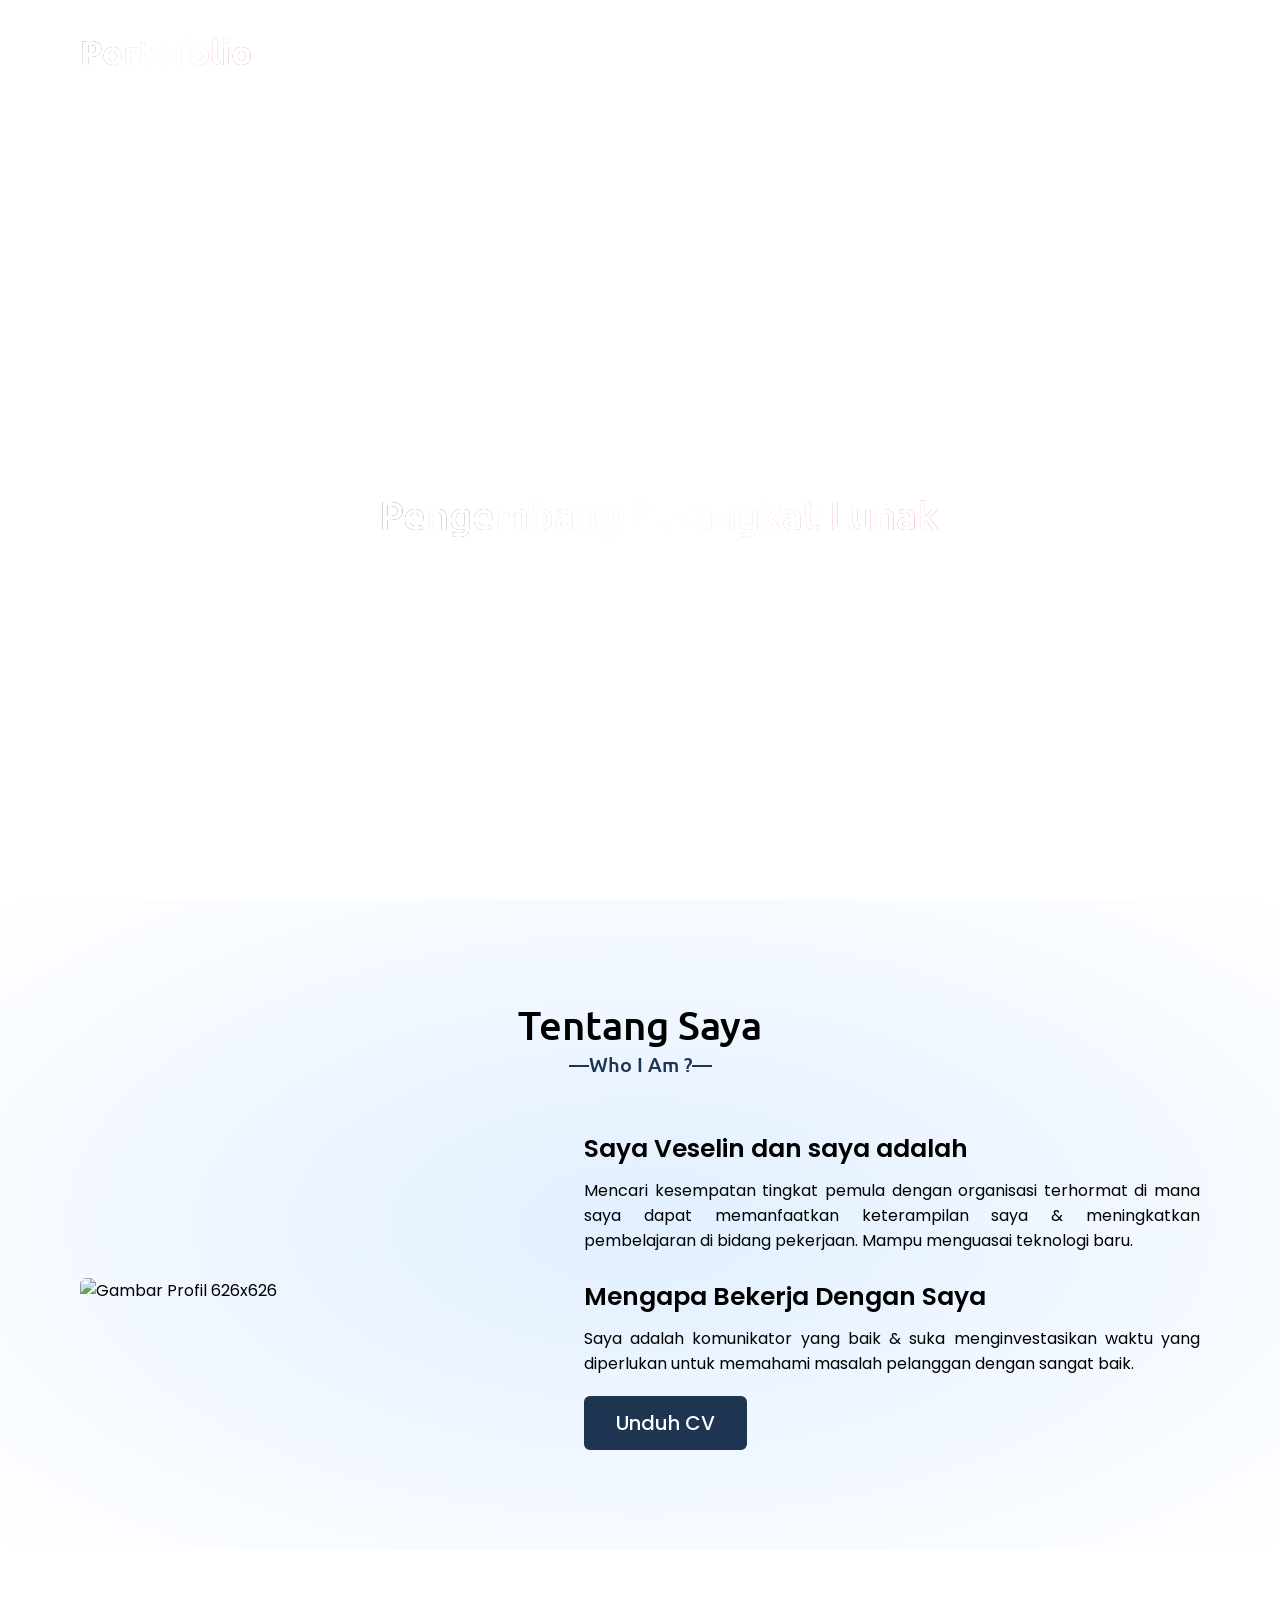
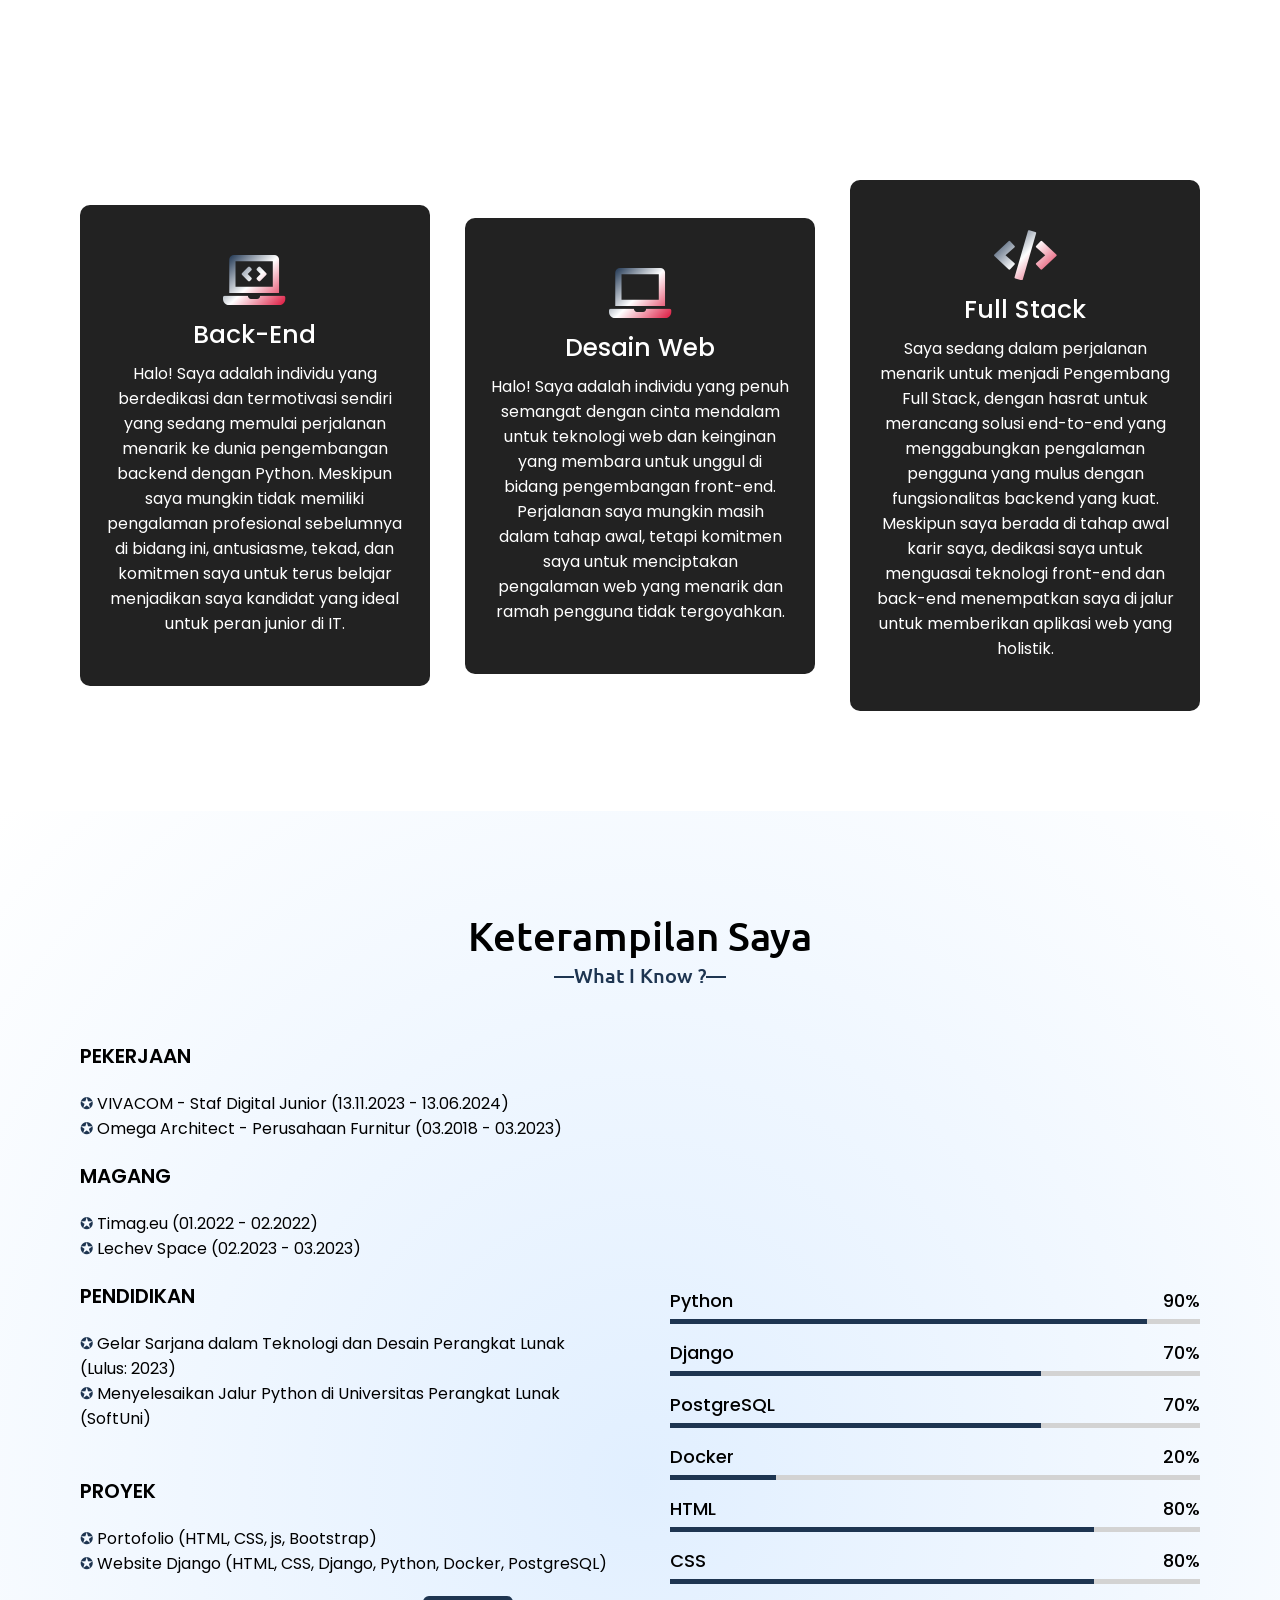
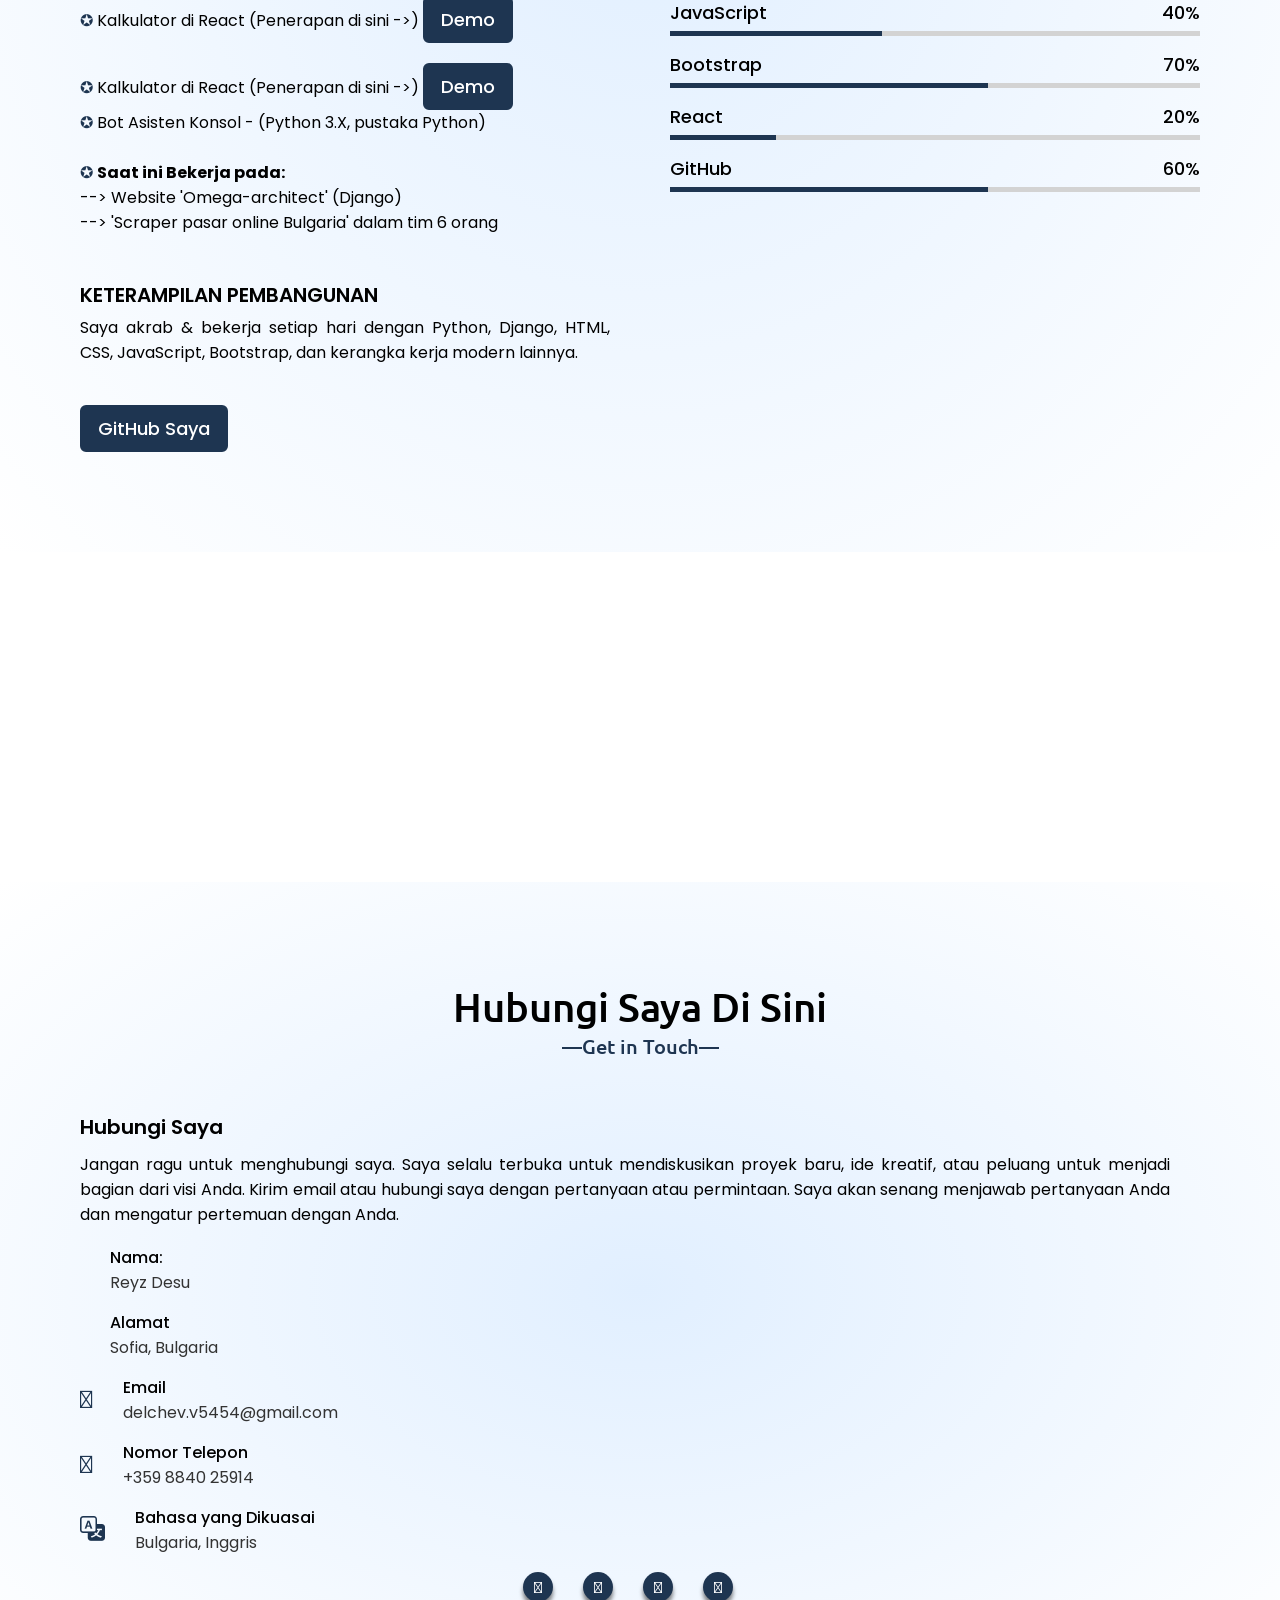
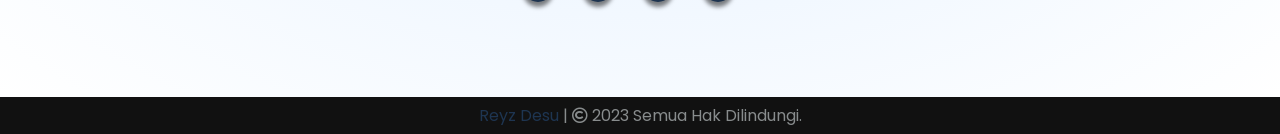
==== index.html @ cef50c52 "Add files via upload" ====
<!DOCTYPE html>
<html lang="id">
  <head>
    <title>Reyz Desu</title>
    <meta charset="UTF-8" />
    <meta name="viewport" content="width=device-width" />
    <link rel="shortcut icon" href="img/cv.ico">
    <link rel='stylesheet' href='https://cdnjs.cloudflare.com/ajax/libs/font-awesome/5.15.3/css/all.min.css'>
    <link rel='stylesheet' href='https://cdn.jsdelivr.net/npm/bootstrap-icons@1.8.2/font/bootstrap-icons.css'>
    <link rel='stylesheet' href='https://fonts.googleapis.com/css2?family=Comfortaa:wght@300;400;500;600;700&family=Poppins:wght@100;300;400;500;600;700;800;900&family=Ubuntu:wght@300;400;500;700&display=swap"rel="stylesheet'>
    <link rel='stylesheet' href='https://cdnjs.cloudflare.com/ajax/libs/OwlCarousel2/2.3.4/assets/owl.carousel.min.css'>
    <link rel="stylesheet" href="styles.css" />
  </head>
  <body>
      <div class="scroll-up-btn">
        <i class="fas fa-angle-up"></i>
      </div>
      <!--- Header Section --->
      <nav class="navbar">
        <div class="max-width">
          <div class="logo"><a href="#"><span>Portofolio</span></a></div>
          <ul class="menu">
            <li><a href="#home" class="menu-btn"><strong>Beranda</strong></a></li>
            <li><a href="#about" class="menu-btn"><strong>Tentang saya</strong></a></li>
            <li><a href="#services" class="menu-btn"><strong>Layanan</strong></a></li>
            <li><a href="#skills" class="menu-btn"><strong>Keterampilan</strong></a></li>
            <li><a href="#projects" class="menu-btn"><strong>Proyek</strong></a></li>
            <li><a href="#contact" class="menu-btn"><strong>Kontak</strong></a></li>
          </ul>
          <div class="menu-btn">
            <i class="fas fa-bars"></i>
          </div>
        </div>
      </nav>

      <!--- Home Section --->
      <section class="home" id="home">
        <div class="max-width">
          <div class="home-content">
            <div class="text-1">Halo, Ini adalah</div>
            <div class="text-2">Reyz Desu</div>
            <div class="text-3">Dan saya adalah <span class="typing">Pengembang Perangkat Lunak</span></div>
            <!-- <a href="#">Sewa saya sekarang</a> -->
          </div>
        </div>
      </section>

      <!--  About  -->
      <section class="about" id="about">
        <div class="max-width">
          <h2 class="title">Tentang Saya</h2>
          <div class="about-content">
            <div class="column left">
              <img src="img/profile.jpg" alt="Gambar Profil 626x626">
            </div>
            <div class="column right">
              <div class="text">Saya Veselin dan saya adalah <span class="typing-2"></span></div>
              <p>Mencari kesempatan tingkat pemula dengan organisasi terhormat di mana saya dapat memanfaatkan keterampilan saya & meningkatkan pembelajaran di bidang pekerjaan. Mampu menguasai teknologi baru.</p>
              <br>
              <div class="text">Mengapa Bekerja Dengan Saya</div>
              <p>Saya adalah komunikator yang baik & suka menginvestasikan waktu yang diperlukan untuk memahami masalah pelanggan dengan sangat baik.</p>

              <a href="img/CV.pdf" target="blank" download>Unduh CV</a>
            </div>
          </div>
        </div>
      </section>

      <!-- Services -->
      <section class="services" id="services">
        <div class="max-width">
          <h2 class="title">Layanan Saya</h2>
          <div class="serv-content">
            <div class="card">
              <div class="box">
                <i class="fas fa-laptop-code"></i>
                <div class="text">Back-End</div>
                <p>Halo! Saya adalah individu yang berdedikasi dan termotivasi sendiri yang sedang memulai perjalanan menarik ke dunia pengembangan backend dengan Python. Meskipun saya mungkin tidak memiliki pengalaman profesional sebelumnya di bidang ini, antusiasme, tekad, dan komitmen saya untuk terus belajar menjadikan saya kandidat yang ideal untuk peran junior di IT.</p>
              </div>
            </div>
            <div class="card">
              <div class="box">
                <i class="fas fa-laptop"></i>
                <div class="text">Desain Web</div>
                <p>Halo! Saya adalah individu yang penuh semangat dengan cinta mendalam untuk teknologi web dan keinginan yang membara untuk unggul di bidang pengembangan front-end. Perjalanan saya mungkin masih dalam tahap awal, tetapi komitmen saya untuk menciptakan pengalaman web yang menarik dan ramah pengguna tidak tergoyahkan.</p>
              </div>
            </div>
            <div class="card">
              <div class="box">
                <i class="fas fa-code"></i>
                <div class="text">Full Stack</div>
                <p>Saya sedang dalam perjalanan menarik untuk menjadi Pengembang Full Stack, dengan hasrat untuk merancang solusi end-to-end yang menggabungkan pengalaman pengguna yang mulus dengan fungsionalitas backend yang kuat. Meskipun saya berada di tahap awal karir saya, dedikasi saya untuk menguasai teknologi front-end dan back-end menempatkan saya di jalur untuk memberikan aplikasi web yang holistik.</p>
              </div>
            </div>
          </div>
        </div>
      </section>

      <!-- Skills -->
      <section class="skills" id="skills">
        <div class="max-width">
          <h2 class="title">Keterampilan Saya</h2>
          <div class="skills-content">
            <div class="column left">
              <div class="text">PEKERJAAN</div>
                <p>
                  <li class="intern">VIVACOM - Staf Digital Junior
                    (13.11.2023 - 13.06.2024)
                  </li>
                  <li class="intern">Omega Architect - Perusahaan Furnitur (03.2018 - 03.2023)
                  </li>
                </p>

              <div class="text">MAGANG</div>
                <p>
                  <li class="intern">Timag.eu (01.2022 - 02.2022)</li>
                  <li class="intern">Lechev Space (02.2023 - 03.2023)</li>
                </p>

              <div class="text">PENDIDIKAN</div>
                <p>
                  <li class="intern">Gelar Sarjana dalam Teknologi dan Desain Perangkat Lunak (Lulus: 2023)</li>
                  <li class="intern">Menyelesaikan Jalur Python di Universitas Perangkat Lunak (SoftUni)</li>
                </p>

              <br>
              <div class="text">PROYEK</div>

              <p>
                <li class="project">Portofolio (HTML, CSS, js, Bootstrap)</li>
                <li class="project">Website Django (HTML, CSS, Django, Python, Docker, PostgreSQL)</li>
                <li class="project">Kalkulator di React (Penerapan di sini ->) <a href="https://delchevv.github.io/calculator-app/">Demo</a></li>
                <li class="project">Kalkulator di React (Penerapan di sini ->) <a href="https://delchevv.github.io/Weather-App/">Demo</a></li>
                <li class="project">Bot Asisten Konsol - (Python 3.X, pustaka Python)</li>
                <br>
                <li class="project"><b>Saat ini Bekerja pada:</b></li>
                <span>    --> Website 'Omega-architect' (Django)</span>
                <br>
                <span>    --> 'Scraper pasar online Bulgaria' dalam tim 6 orang</span>
              </p>

              <br>
              <div class="text">KETERAMPILAN PEMBANGUNAN</div>
              <p>
                Saya akrab & bekerja setiap hari dengan Python, Django, HTML, CSS, JavaScript, Bootstrap, dan kerangka kerja modern lainnya.
              </p>
              <a href="https://github.com/DelchevV" target="_blank">GitHub Saya</a>
            </div>
            <div class="column right">
              <div class="bars">
                <div class="info">
                  <span>Python</span>
                  <span>90%</span>
                </div>
                <div class="line python"></div>
              </div>
              <div class="bars">
                <div class="info">
                  <span>Django</span>
                  <span>70%</span>
                </div>
                <div class="line django"></div>
              </div>
              <div class="bars">
                <div class="info">
                  <span>PostgreSQL</span>
                  <span>70%</span>
                </div>
                <div class="line postgre"></div>
              </div>
              <div class="bars">
                <div class="info">
                  <span>Docker</span>
                  <span>20%</span>
                </div>
                <div class="line docker"></div>
              </div>
              <div class="bars">
                <div class="info">
                  <span>HTML</span>
                  <span>80%</span>
                </div>
                <div class="line html"></div>
              </div>
              <div class="bars">
                <div class="info">
                  <span>CSS</span>
                  <span>80%</span>
                </div>
                <div class="line css"></div>
              </div>
              <div class="bars">
                <div class="info">
                  <span>JavaScript</span>
                  <span>40%</span>
                </div>
                <div class="line js"></div>
              </div>
              <div class="bars">
                <div class="info">
                  <span>Bootstrap</span>
                  <span>70%</span>
                </div>
                <div class="line bootstraps"></div>
              </div>
              <div class="bars">
                <div class="info">
                  <span>React</span>
                  <span>20%</span>
                </div>
                <div class="line react"></div>
              </div>
              <div class="bars">
                <div class="info">
                  <span>GitHub</span>
                  <span>60%</span>
                </div>
                <div class="line git"></div>
              </div>
            </div>
          </div>
        </div>
      </section>

      <!-- Projects -->
      <section class="projects" id="projects">
        <div class="max-width">
          <h2 class="title">Proyek Saya</h2>
          <div class="carousel owl-carousel">
            <div class="card">
              <div class="box">
                <img src="https://images.unsplash.com/photo-1534794048419-48e110dca88e?q=80&w=1952&auto=format&fit=crop&ixlib=rb-4.0.3&ixid=M3wxMjA3fDB8MHxwaG90by1wYWdlfHx8fGVufDB8fHx8fA%3D%3D" alt="">
                <div class="text">Aplikasi Cuaca</div>
                <p>#Detail Proyek: - Membuat aplikasi yang terhubung ke API dan memberikan detail tentang cuaca</p>
              </div>
            </div>
            <div class="card">
              <div class="box">
                <img src="https://plus.unsplash.com/premium_photo-1678917651818-7afcd7b348b6?q=80&w=2070&auto=format&fit=crop&ixlib=rb-4.0.3&ixid=M3wxMjA3fDB8MHxwaG90by1wYWdlfHx8fGVufDB8fHx8fA%3D%3D" alt="">
                <div class="text">Portofolio</div>
                <p>#Detail Proyek: - Membuat situs sederhana untuk menunjukkan kualifikasi dan keterampilan saya</p>
              </div>
            </div>
            <div class="card">
              <div class="box">
                <img src="https://images.unsplash.com/photo-1546069901-ba9599a7e63c?q=80&w=2080&auto=format&fit=crop&ixlib=rb-4.0.3&ixid=M3wxMjA3fDB8MHxwaG90by1wYWdlfHx8fGVufDB8fHx8fA%3D%3D" alt="">
                <div class="text">Dunia Makanan</div>
                <p>#Detail Proyek: Proyek Django yang memberikan situs tentang resep, buku, koki. Autentikasi, CRUD, Peran Pengguna</p>
              </div>
            </div>
            <div class="card">
              <div class="box">
                <img src="https://images.unsplash.com/photo-1485827404703-89b55fcc595e?q=80&w=2070&auto=format&fit=crop&ixlib=rb-4.0.3&ixid=M3wxMjA3fDB8MHxwaG90by1wYWdlfHx8fGVufDB8fHx8fA%3D%3D" alt="">
                <div class="text">Asisten Virtual</div>
                <p>#Detail Proyek: Aplikasi Konsol Python yang dapat Anda gunakan untuk mendapatkan lelucon, meminta cuaca, atau hanya meminta untuk memutar lagu di YouTube di tab baru, dan lain-lain.</p>
              </div>
            </div>
          </div>
        </div>
      </section>

      <!-- Contact -->
      <section class="contact" id="contact">
        <div class="max-width">
          <h2 class="title">Hubungi Saya Di Sini</h2>
          <div class="contact-content">
            <div class="column left">
              <div class="text">Hubungi Saya</div>
              <p>Jangan ragu untuk menghubungi saya. Saya selalu terbuka untuk mendiskusikan proyek baru, ide kreatif, atau peluang untuk menjadi bagian dari visi Anda. Kirim email atau hubungi saya dengan pertanyaan atau permintaan. Saya akan senang menjawab pertanyaan Anda dan mengatur pertemuan dengan Anda.</p>
              <div class="icons">

                <a href="#">
                  <div class="row">
                    <i class="fa-solid fa-user-large"></i>
                    <div class="info">
                      <div class="head">Nama:</div>
                      <div class="sub-title"><a href="#" style="text-decoration: none; color: #333;"> Reyz Desu</a></div>
                    </div>
                  </div>
                </a>

                <div class="row">
                  <i class="fa-solid fa-location-dot"></i>
                  <div class="info">
                    <div class="head">Alamat</div>
                    <div class="sub-title">Sofia, Bulgaria</div>
                  </div>
                </div>

                <div class="row">
                  <i class="fa-solid fa-envelope"></i>
                  <div class="info">
                    <div class="head">Email</div>
                    <div class="sub-title"><a href="mailto:#" style="text-decoration: none; color: #333;">delchev.v5454@gmail.com</a></div>
                  </div>
                </div>

                <div class="row">
                    <i class="fa-solid fa-phone"></i>
                    <div class="info">
                      <div class="head">Nomor Telepon</div>
                      <div class="sub-title">+359 8840 25914</div>
                    </div>
                  </div>

                <div class="row">
                  <i class="bi bi-translate"></i>
                  <div class="info">
                    <div class="head">Bahasa yang Dikuasai</div>
                    <div class="sub-title">Bulgaria, Inggris</div>
                  </div>
                </div>

                <br>

                <!-- Social -->
                <div class="social-menu">
                  <ul>
                    <li><a href="https://github.com/reyzdesu" target="_blank"><i class="fa-brands fa-github"></i></a></li>
                    <li><a href="https://www.linkedin.com/in/veselin-delchev-09513a232/" target="_blank"><i class="fa-brands fa-linkedin-in"></i></a></li>
                    <li><a href="https://www.instagram.com/delchev.v/" target="_blank"><i class="fa-brands fa-instagram"></i></a></li>
                    
                    <li><a href="https://softuni.bg/" title="Dapatkan Pendidikan Bersama Kami" target="_blank"><i class="fa-solid fa-graduation-cap"></i></a></li>
                  </ul>
                </div>
              </div>
            </div>

            <!-- Reach me!-->
            
          </div>
        </div>
      </section>

      <!-- Footer -->
      <footer>
        <span>
          <a href="#"> Reyz Desu</a> | <span class="far fa-copyright"></span> 2023 Semua Hak Dilindungi.
        </span>
      </footer>
      <script src='https://kit.fontawesome.com/3b57a2a2a7.js'></script>
      <script src='https://code.jquery.com/jquery-3.5.1.min.js'></script>
      <script src='https://cdnjs.cloudflare.com/ajax/libs/typed.js/2.0.11/typed.min.js'></script>
      <script src='https://cdnjs.cloudflare.com/ajax/libs/waypoints/4.0.1/jquery.waypoints.min.js'></script>
      <script src='https://cdnjs.cloudflare.com/ajax/libs/OwlCarousel2/2.3.4/owl.carousel.min.js'></script>
      <script src="script.js"></script>
  </body>
</html>
---- styles.css ----
* {
    margin: 0;
    padding: 0;
    box-sizing: border-box;
    text-decoration: none;
  }
  
  html {
    scroll-behavior: smooth;
  }
  
  ::-webkit-scrollbar {
    width: 6px;
  }
  
  ::-webkit-scrollbar-track {
    background: #f1f1f1;
  }
  
  .loader_bg {
    position: fixed;
    z-index: 9999999;
    background: #fff;
    width: 100%;
    height: 100%;
  }
  
  .loader {
    height: 100%;
    width: 100%;
    position: absolute;
    left: 0;
    top: 0;
    display: flex;
    justify-content: center;
    align-items: center;
  }
  
  .loader img {
    width: 280px;
  }
  
  ::-webkit-scrollbar-thumb {
    border-radius: 2px;
    
    background: #222;
    opacity: 0.1;
  }
  
  ::-webkit-scrollbar-thumb:hover {
    background: #1e3551;
  }
  
  /*  Simillar  */
  
  section {
    padding: 100px 0;
  }
  
  .max-width {
    max-width: 1300px;
    padding: 0 80px;
    margin: auto;
  }
  
  .about,
  .services,
  .skills,
  .projects,
  .contact,
  footer {
    font-family: "Poppins", sans-serif;
  }
  
  .about .about-content,
  .services .serv-content,
  .skills .skills-content,
  .contact .contact-content {
    display: flex;
    flex-wrap: wrap;
    align-items: center;
    justify-content: space-between;
  }
  
  section .title {
    position: relative;
    text-align: center;
    font-size: 40px;
    font-weight: 500;
    margin-bottom: 60px;
    padding-bottom: 20px;
    font-family: "Ubuntu", sans-serif;
  }
  
  section .title::before {
    content: "";
    position: absolute;
    bottom: 0px;
    left: 50%;
    width: 180px;
    height: 3px;
    transform: translateX(-50%);
  }
  
  section .title::after {
    position: absolute;
    bottom: -8px;
    left: 50%;
    font-size: 20px;
    color: #1e3551;
    padding: 0 5px;
    transform: translateX(-50%);
  }
  
  /*  Navbar  */
  .navbar {
    position: fixed;
    width: 100%;
    z-index: 999;
    padding: 30px 0;
    font-family: "Ubuntu", sans-serif;
    transition: all 0.3s ease;
  }
  
  .navbar.sticky {
    padding: 15px 0;
    background: #1e3551;
  }
  
  .navbar .max-width {
    display: flex;
    align-items: center;
    justify-content: space-between;
  }
  
  .navbar .logo a {
    color: #fff;
    font-size: 35px;
    font-weight: 600;
  }
  
  /*  Nav Logo Span Linear-Gradient  */
  .navbar .logo a span {
    background: linear-gradient(135deg, #041d3d, #fff, crimson);
    -webkit-background-clip: text;
    
    transition: all 0.3s ease;
  }
  
  .navbar.sticky .logo a span {
    color: #fff;
  }
  
  .navbar .menu li {
    list-style: none;
    display: inline-block;
  }
  
  .navbar .menu li a {
    display: block;
    color: #fff;
    font-size: 18px;
    font-weight: 500;
    margin-left: 25px;
    transition: color 0.3s ease;
  }
  
  .navbar .menu li a:hover {
    color: #1e3551;
  }
  
  .navbar.sticky .menu li a:hover {
    color: #fff;
  }
  
  /*  Menu Btn  */
  .menu-btn {
    color: #fff;
    font-size: 23px;
    cursor: pointer;
    display: none;
  }
  
  .scroll-up-btn {
    position: fixed;
    height: 45px;
    width: 42px;
    background: #1e3551;
    right: 30px;
    bottom: 10px;
    text-align: center;
    line-height: 45px;
    color: #fff;
    z-index: 9999;
    font-size: 30px;
    border-radius: 6px;
    border-bottom-width: 2px;
    cursor: pointer;
    opacity: 0;
    pointer-events: none;
    transition: all 0.3s ease;
  }
  
  .scroll-up-btn.show {
    bottom: 30px;
    opacity: 1;
    pointer-events: auto;
  }
  
  .scroll-up-btn:hover {
    filter: brightness(90%);
  }
  
  /*  Home  */
  .home {
    display: flex;
    background: url("https://images.unsplash.com/photo-1533134486753-c833f0ed4866?q=80&w=2070&auto=format&fit=crop&ixlib=rb-4.0.3&ixid=M3wxMjA3fDB8MHxwaG90by1wYWdlfHx8fGVufDB8fHx8fA%3D%3D") no-repeat
      center;
    height: 100vh;
    color: #fff;
    min-height: 500px;
    background-size: cover;
    background-attachment: fixed;
    font-family: "Ubuntu", sans-serif;
  }
  
  .home .max-width {
    width: 100%;
    display: flex;
  }
  
  .home .max-width .row {
    margin-right: 0;
  }
  
  .home .home-content .text-1 {
    font-size: 27px;
  }
  
  .home .home-content .text-2 {
    font-size: 75px;
    font-weight: 600;
    margin-left: -3px;
  }
  
  .home .home-content .text-3 {
    font-size: 40px;
    margin: 5px 0;
  }
  
  /* Linear Gradient */
  .home .home-content .text-3 span {
    color: #fff;
    background: linear-gradient(135deg, #041d3d, #fff, crimson);
    -webkit-background-clip: text;
    
    font-weight: 500;
  }
  
  .home .home-content a {
    display: inline-block;
    background: #1e3551;
    color: #fff;
    font-size: 25px;
    padding: 12px 36px;
    margin-top: 20px;
    font-weight: 400;
    border-radius: 6px;
    border: 2px solid #1e3551;
    transition: all 0.3s ease;
  }
  
  .home .home-content a:hover {
    color: #1e3551;
    background: none;
    animation: pulsate 1s ease-in-out;
  }
  
  /*  About  */
  .about {
    background: radial-gradient(#e1efff, white);
  }
  .about .title::after {
    content: "—Who I Am ?—";
    text-overflow: ellipsis;
    display: -webkit-inline-box;
    -webkit-line-clamp: 3;
    -webkit-box-orient: vertical;
  }
  
  .about .about-content .left {
    width: 45%;
  }
  
  .about .about-content .left img {
    height: 400px;
    width: 400px;
    object-fit: cover;
    border-radius: 6px;
  }
  
  .about .about-content .right {
    width: 55%;
  }
  
  .about .about-content .right .text {
    font-size: 25px;
    font-weight: 600;
    margin-bottom: 10px;
  }
  
  /* Linear Gradiant */
  .about .about-content .right .text span {
    
    background: linear-gradient(135deg, #041d3d, #fff, crimson);
    -webkit-background-clip: text;
    
  }
  
  .about .about-content .right p {
    text-align: justify;
  }
  
  .about .about-content .right a {
    display: inline-block;
    background: #1e3551;
    color: #fff;
    font-size: 20px;
    font-weight: 500;
    padding: 10px 30px;
    margin-top: 20px;
    border-radius: 6px;
    border: 2px solid #1e3551;
    transition: all 0.3s ease;
  }
  
  .about .about-content .right a:hover {
    color: #1e3551;
    background: none;
    animation: pulsate 1s ease-in-out;
  }
  
  /*  Service  */
  .services{
    
  }
  .services,
  .projects {
    color: #fff;
    background: url("https://images.unsplash.com/photo-1533134486753-c833f0ed4866?q=80&w=2070&auto=format&fit=crop&ixlib=rb-4.0.3&ixid=M3wxMjA3fDB8MHxwaG90by1wYWdlfHx8fGVufDB8fHx8fA%3D%3D") no-repeat
      center;
  }
  
  
  
  .services .title::after,
  .projects .title::after {
    
    content: "What I Provide ?";
    color: white;
  }
  
  .services .serv-content .card {
    width: calc(33% - 20px);
    background: #222;
    text-align: center;
    border-radius: 10px;
    padding: 50px 25px;
    cursor: pointer;
    transition: all 0.3s ease;
  }
  
  .services .serv-content .card:hover {
    background: #1e3551;
  }
  
  .services .serv-content .card .box {
    transition: all 0.3s ease;
  }
  
  .services .serv-content .card:hover .box {
    transform: scale(1.05);
  }
  
  .services .serv-content .card i {
    font-size: 50px;
    color: #888e8d;
    background: linear-gradient(135deg, #041d3d, #fff, crimson);
    -webkit-background-clip: text;
    -webkit-text-fill-color: transparent;
    transition: color 0.3s ease;
  }
  
  .services .serv-content .card:hover i {
    color: #fff;
  }
  
  .services .serv-content .card .text {
    font-size: 25px;
    font-weight: 500;
    margin: 10px 0 7px 0;
  }
  
  /*  Skills  */
  .skills {
    background: radial-gradient(#e1efff, white);
  }
  .skills .title::after {
    content: "—What I Know ?—";
  }
  
  .skills .skills-content .column {
    width: calc(50% - 30px);
  }
  
  .skills .skills-content .left .text {
    font-size: 20px;
    font-weight: 600;
    margin-bottom: 5px;
  }
  
  .skills .skills-content .left p {
    text-align: justify;
    margin-bottom: 20px;
  }
  
  .skills .skills-content .left a {
    display: inline-block;
    background: #1e3551;
    color: #fff;
    font-size: 18px;
    font-weight: 500;
    padding: 8px 16px;
    margin-top: 20px;
    border-radius: 6px;
    border: 2px solid #1e3551;
    transition: all 0.3s ease;
  }
  
  .skills .skills-content .left a:hover {
    color: #1e3551;
    background: none;
    animation: pulsate 1s ease-in-out;
  }
  
  .intern,
  .project {
    list-style: none;
  }
  
  .intern::before,
  .project::before {
    content: "✪ ";
    color: #1e3551;
  }
  
  .skills .skills-content .right .bars {
    margin-bottom: 15px;
  }
  
  .skills .skills-content .right .info {
    display: flex;
    margin-bottom: 5px;
    align-items: center;
    justify-content: space-between;
  }
  
  .skills .skills-content .right span {
    font-weight: 500;
    font-size: 18px;
  }
  
  .skills .skills-content .right .line {
    height: 5px;
    width: 100%;
    background: lightgrey;
    position: relative;
  }
  
  .skills .skills-content .right .line::before {
    content: "";
    position: absolute;
    height: 100%;
    left: 0;
    top: 0;
    background: #1e3551;
  }
  
  .skills-content .right .python::before {
    width: 90%;
  }
  
  .skills-content .right .html::before {
    width: 80%;
  }
  
  .skills-content .right .css::before {
    width: 80%;
  }
  
  .skills-content .right .js::before {
    width: 40%;
  }
  
  .skills-content .right .bootstraps::before {
    width: 60%;
  }
  
  .skills-content .right .django::before {
    width: 70%;
  }

  .skills-content .right .react::before{
    width: 20%;
  }
  .skills-content .right .git::before{
    width: 60%;
  }
  .skills-content .right .postgre::before{
    width: 70%;
  }
  .skills-content .right .docker::before{
    width: 20%;
  }

  
  /*  Projects  */
  .projects .title::after {
    content: "What I did ?";
  }
  
  .projects .carousel .card {
    background: #222;
    border-radius: 6px;
    padding: 25px 35px;
    text-align: center;
    overflow: hidden;
    transition: all 0.3s ease;
  }
  
  .projects .carousel .card:hover {
    background: #1e3551;
  }
  
  .projects .carousel .card .box {
    display: flex;
    flex-direction: column;
    align-items: center;
    justify-content: center;
    transition: all 0.3s ease;
  }
  
  .projects .carousel .card:hover .box {
    transform: scale(1.05);
  }
  
  .projects .carousel .card .text {
    font-size: 25px;
    font-weight: 500;
    margin: 10px 0 7px 0;
  }
  
  .projects .carousel .card img {
    height: 150px;
    width: 150px;
    object-fit: cover;
    border-radius: 50%;
    border: 5px solid #888c8d;
    transition: all 0.3s ease;
  }
  
  .projects .carousel .card:hover img {
    border-color: #fff;
  }
  
  .owl-dots {
    text-align: center;
    margin-top: 20px;
  }
  
  .owl-dot {
    height: 13px;
    width: 13px;
    margin: 0 5px;
    outline: none !important;
    border-radius: 50%;
    border: 2px solid #888c8d !important;
    transition: all 0.3s ease;
  }
  
  .owl-dot.active {
    width: 35px;
    border-radius: 14px;
  }
  
  .owl-dot.active,
  .owl-dot:hover {
    background: #18365a !important;
  }
  
  /*  Contact  */
  .contact {
    background: radial-gradient(#e1efff, white);
  }
  
  .contact .title::after {
    content: "—Get in Touch—";
  }
  
  .contact .contact-content .column {
    width: calc(100% - 30px);
  }
  
  .contact .contact-content .text {
    font-size: 20px;
    font-weight: 600;
    margin-bottom: 10px;
  }
  
  .contact .contact-content .left p {
    text-align: justify;
  }
  
  .contact .contact-content .left .icons {
    margin: 10px 0;
  }
  
  .contact .contact-content .row {
    display: flex;
    height: 65px;
    align-items: center;
  }
  
  .contact .contact-content .row .info {
    margin-left: 30px;
  }
  
  .contact .contact-content .row i {
    font-size: 25px;
    color: #1e3551;
  }
  
  .contact .contact-content .info .head {
    font-weight: 500;
    color: #000;
  }
  
  .contact .contact-content .info .sub-title {
    color: #333;
  }
  
  .contact .right form .fields {
    display: flex;
  }
  
  .contact .right form .field,
  .contact .right form .fields .field {
    height: 45px;
    width: 100%;
    margin-bottom: 15px;
  }
  
  .contact .right form .textarea {
    height: 80px;
    width: 100%;
  }
  
  .contact .right form .name {
    margin-right: 10px;
  }
  
  .contact .right form .field input,
  .contact .right form .textarea textarea {
    height: 100%;
    width: 100%;
    border: 1px solid lightgrey;
    border-radius: 6px;
    outline: none;
    padding: 0 15px;
    font-size: 17px;
    font-family: "Poppins", sans-serif;
    transition: all 0.3s ease;
  }
  
  .contact .right form .field input:focus,
  .contact .right form .textarea textarea:focus {
    border-color: #b3b3b3;
  }
  
  .contact .right form .textarea textarea {
    padding-top: 10px;
    resize: none;
  }
  
  .contact .right form .button-area {
    display: flex;
    align-items: center;
  }
  
  .right form .button-area button {
    color: #fff;
    display: block;
    width: 160px !important;
    height: 45px;
    outline: none;
    font-size: 18px;
    font-weight: 500;
    border-radius: 6px;
    cursor: pointer;
    flex-wrap: nowrap;
    background: #1e3551;
    border: 2px solid #1e3551;
    transition: all 0.3s ease;
  }
  
  .right form .button-area button:hover {
    color: #1e3551;
    background: none;
    animation: pulsate 1s ease-in-out;
  }
  
  /*  Social  */
  .col-4 {
    background: #d8d8d8;
  }
  
  .social-menu ul {
    position: absolute;
    left: 50%;
    padding: 0;
    margin: 0;
    transform: translate(-50%, -50%);
    display: flex;
  }
  
  .social-menu ul li {
    list-style: none;
    margin: 0 15px;
  }
  
  .social-menu ul li .fa {
    font-size: 30px;
    line-height: 60px;
    transition: 0.6s;
    color: #000;
  }
  
  .social-menu ul li .fa:hover {
    color: #fff;
  }
  
  .social-menu ul li a {
    left: px;
    right: 12px;
    padding-top: 3px;
    position: relative;
    display: block;
    width: 30px;
    height: 30px;
    border-radius: 50%;
    background-color: #1e3551;
    text-align: center;
    transition: 0.6s;
    box-shadow: 0 5px 4px rgba(0, 0, 0, 0.5);
  }
  
  .social-menu ul li a:hover {
    transform: translate(0, -10px);
  }
  
  .social-menu ul li:nth-child(1) a:hover {
    background-color: #131418;
  }
  
  .social-menu ul li:nth-child(2) a:hover {
    background-color: #0a66c2;
  }
  
  .social-menu ul li:nth-child(3) a:hover {
    background-color: #e4405f;
  }
  .social-menu ul li:nth-child(4) a:hover {
    background-color: #1da1f2;
  }
  
  .social-menu ul li:nth-child(5) a:hover {
    background-color: #e33054;
  }
  
  .social-menu ul li:nth-child(6) a:hover {
    background-color: #fc4f08;
  }
  
  .fa-brands {
    color: #fff;
  }
  
  .fa-solid {
    color: #fff;
  }
  
  /*  Footer  */
  footer {
    background: #111;
    padding: 6px 16px;
    color: #888c8d;
    text-align: center;
  }
  
  footer span a {
    color: #1e3551;
    text-decoration: none;
  }
  
  footer span a:hover {
    text-decoration: underline;
  }
  
  /*  Media Query  */
  @keyframes pulsate {
    0% {
      box-shadow: 0 0 25px #888e8d, 0 0 50px #1e3551;
    }
  }
  
  @media (max-width: 1104px) {
    .about .about-content .left img {
      height: 350px;
      width: 350px;
    }
    section .title::after {
      bottom: -8px;
      font-size: 16px;
    }
  }
  
  
  @media (max-width: 947px) {
    .menu-btn {
      display: block;
      z-index: 999;
    }
    .menu-btn i.active:before {
      content: "\f00d";
    }
    .navbar .menu {
      position: fixed;
      height: 100vh;
      width: 100%;
      left: -100%;
      top: 0;
      background: #111;
      text-align: center;
      padding-top: 80px;
      transition: all 0.3s ease;
    }
    .navbar .menu.active {
      left: 0;
    }
    .navbar .menu li {
      display: block;
    }
    .navbar .menu li a {
      display: inline-block;
      margin: 20px 0;
      font-size: 25px;
    }
    .home .home-content .text-2 {
      font-size: 70px;
    }
    .home .home-content .text-3 {
      font-size: 35px;
    }
    .home .home-content a {
      font-size: 23px;
      padding: 10px 30px;
    }
    .max-width {
      max-width: 930px;
    }
    .about .about-content .column {
      width: 100%;
    }
    .about .about-content .left {
      display: flex;
      justify-content: center;
      margin: 0 auto 60px;
    }
    .about .about-content .right {
      flex: 100%;
    }
    .services .serv-content .card {
      width: calc(50% - 10px);
      margin-bottom: 20px;
    }
    .skills .skills-content .column,
    .contact .contact-content .column {
      width: 100%;
      margin-bottom: 35px;
    }
  }
  
  @media (max-width: 690px) {
    .max-width {
      padding: 0 23px;
    }
    .home .home-content .text-2 {
      font-size: 60px;
    }
    .home .home-content .text-3 {
      font-size: 32px;
    }
    .home .home-content a {
      font-size: 20px;
    }
    .services .serv-content .card {
      width: 100%;
    }
    .social-menu ul{
      left: 300px;
    }
  }
  
  @media (max-width: 500px) {
    .home .home-content .text-2 {
      font-size: 50px;
    }
    .home .home-content .text-3 {
      font-size: 27px;
    }
    .about .about-content .right .text,
    .skills .skills-content .left .text {
      font-size: 19px;
    }
    .contact .right form .fields {
      flex-direction: column;
    }
    .contact .right form .name,
    .contact .right form .email {
      margin: 0;
    }
    .right form .error-box {
      width: 150px;
    }
    .scroll-up-btn {
      right: 15px;
      bottom: 15px;
      height: 38px;
      width: 35px;
      font-size: 23px;
      line-height: 38px;
    }
    .social-menu ul{
      left: 250px;
    }
  }
  @media(max-width:390px){
    
      .social-menu ul {
      left: 190px;
    } 
    footer span a{
      color: wheat;
    }
    section{
      padding: 20px 0;
    }
    .icons br{
      margin-top: 40px;
    }
  }
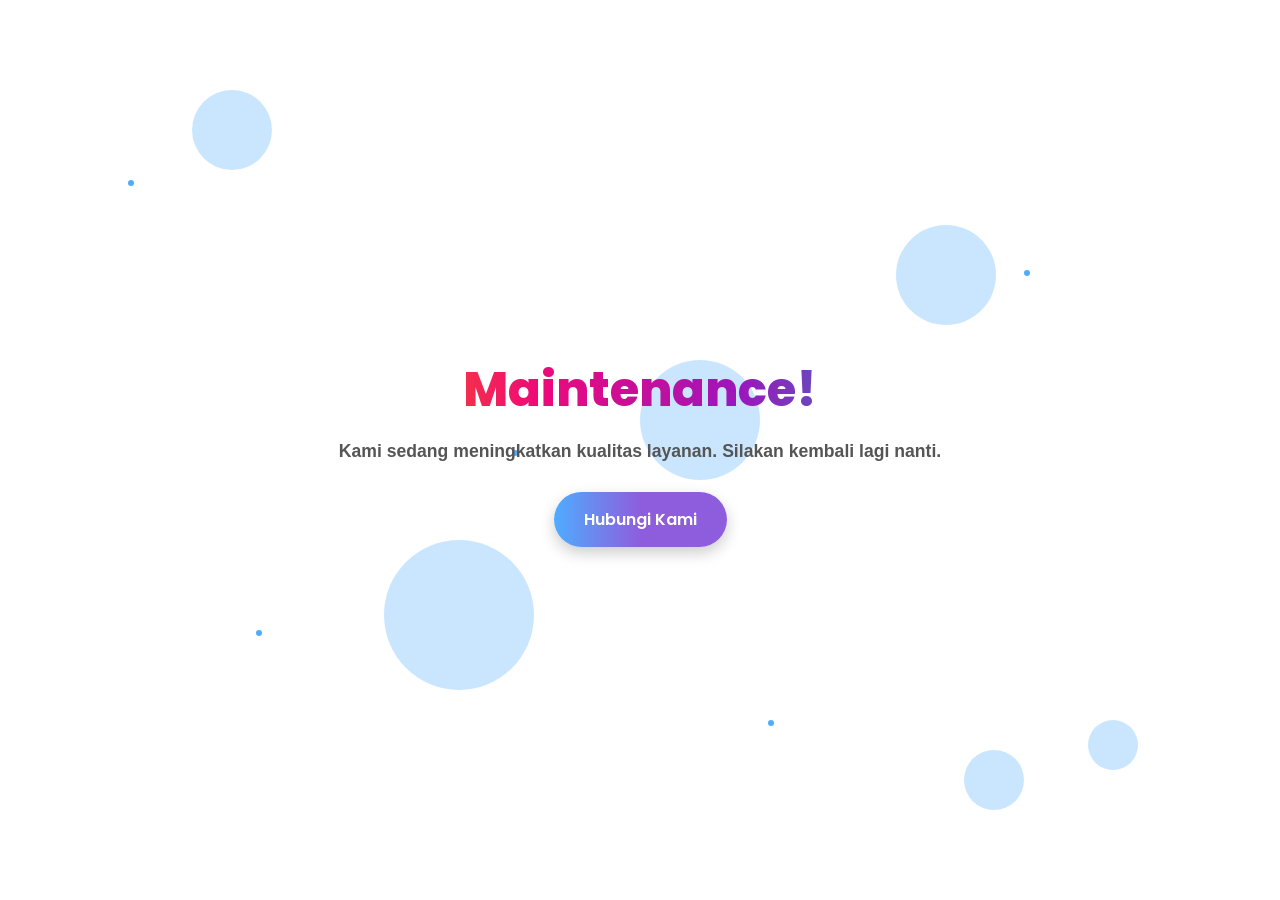
==== commit 426ddb41: "Update index.html" ====
--- a/index.html
+++ b/index.html
@@ -1,348 +1,168 @@
 <!DOCTYPE html>
-<html lang="id">
-  <head>
-    <title>Reyz Desu</title>
-    <meta charset="UTF-8" />
-    <meta name="viewport" content="width=device-width" />
-    <link rel="shortcut icon" href="img/cv.ico">
-    <link rel='stylesheet' href='https://cdnjs.cloudflare.com/ajax/libs/font-awesome/5.15.3/css/all.min.css'>
-    <link rel='stylesheet' href='https://cdn.jsdelivr.net/npm/bootstrap-icons@1.8.2/font/bootstrap-icons.css'>
-    <link rel='stylesheet' href='https://fonts.googleapis.com/css2?family=Comfortaa:wght@300;400;500;600;700&family=Poppins:wght@100;300;400;500;600;700;800;900&family=Ubuntu:wght@300;400;500;700&display=swap"rel="stylesheet'>
-    <link rel='stylesheet' href='https://cdnjs.cloudflare.com/ajax/libs/OwlCarousel2/2.3.4/assets/owl.carousel.min.css'>
-    <link rel="stylesheet" href="styles.css" />
-  </head>
-  <body>
-      <div class="scroll-up-btn">
-        <i class="fas fa-angle-up"></i>
-      </div>
-      <!--- Header Section --->
-      <nav class="navbar">
-        <div class="max-width">
-          <div class="logo"><a href="#"><span>Portofolio</span></a></div>
-          <ul class="menu">
-            <li><a href="#home" class="menu-btn"><strong>Beranda</strong></a></li>
-            <li><a href="#about" class="menu-btn"><strong>Tentang saya</strong></a></li>
-            <li><a href="#services" class="menu-btn"><strong>Layanan</strong></a></li>
-            <li><a href="#skills" class="menu-btn"><strong>Keterampilan</strong></a></li>
-            <li><a href="#projects" class="menu-btn"><strong>Proyek</strong></a></li>
-            <li><a href="#contact" class="menu-btn"><strong>Kontak</strong></a></li>
-          </ul>
-          <div class="menu-btn">
-            <i class="fas fa-bars"></i>
-          </div>
-        </div>
-      </nav>
+<html lang="en">
+<head>
+  <meta charset="UTF-8">
+  <meta name="viewport" content="width=device-width, initial-scale=1.0">
+  <title>Website - Maintenance</title>
+  <link href="https://fonts.googleapis.com/css2?family=Poppins:wght@400;600;800&display=swap" rel="stylesheet">
+  <style>
+    * {
+      margin: 0;
+      padding: 0;
+      box-sizing: border-box;
+    }
 
-      <!--- Home Section --->
-      <section class="home" id="home">
-        <div class="max-width">
-          <div class="home-content">
-            <div class="text-1">Halo, Ini adalah</div>
-            <div class="text-2">Reyz Desu</div>
-            <div class="text-3">Dan saya adalah <span class="typing">Pengembang Perangkat Lunak</span></div>
-            <!-- <a href="#">Sewa saya sekarang</a> -->
-          </div>
-        </div>
-      </section>
+    body {
+      font-family: 'Poppins', sans-serif;
+      background: #ffffff;
+      overflow: hidden;
+      height: 100vh;
+      display: flex;
+      justify-content: center;
+      align-items: center;
+    }
 
-      <!--  About  -->
-      <section class="about" id="about">
-        <div class="max-width">
-          <h2 class="title">Tentang Saya</h2>
-          <div class="about-content">
-            <div class="column left">
-              <img src="img/profile.jpg" alt="Gambar Profil 626x626">
-            </div>
-            <div class="column right">
-              <div class="text">Saya Veselin dan saya adalah <span class="typing-2"></span></div>
-              <p>Mencari kesempatan tingkat pemula dengan organisasi terhormat di mana saya dapat memanfaatkan keterampilan saya & meningkatkan pembelajaran di bidang pekerjaan. Mampu menguasai teknologi baru.</p>
-              <br>
-              <div class="text">Mengapa Bekerja Dengan Saya</div>
-              <p>Saya adalah komunikator yang baik & suka menginvestasikan waktu yang diperlukan untuk memahami masalah pelanggan dengan sangat baik.</p>
+    .container {
+      text-align: center;
+      z-index: 10;
+    }
 
-              <a href="img/CV.pdf" target="blank" download>Unduh CV</a>
-            </div>
-          </div>
-        </div>
-      </section>
+    h1 {
+      font-size: 3rem;
+      font-weight: 800;
+      background: linear-gradient(90deg, #ff6a00, #ee0979, #9c16bd, #1698bd);
+      -webkit-background-clip: text;
+      -webkit-text-fill-color: transparent;
+      margin-bottom: 15px;
+      animation: fadeIn 1.5s ease-out;
+    }
 
-      <!-- Services -->
-      <section class="services" id="services">
-        <div class="max-width">
-          <h2 class="title">Layanan Saya</h2>
-          <div class="serv-content">
-            <div class="card">
-              <div class="box">
-                <i class="fas fa-laptop-code"></i>
-                <div class="text">Back-End</div>
-                <p>Halo! Saya adalah individu yang berdedikasi dan termotivasi sendiri yang sedang memulai perjalanan menarik ke dunia pengembangan backend dengan Python. Meskipun saya mungkin tidak memiliki pengalaman profesional sebelumnya di bidang ini, antusiasme, tekad, dan komitmen saya untuk terus belajar menjadikan saya kandidat yang ideal untuk peran junior di IT.</p>
-              </div>
-            </div>
-            <div class="card">
-              <div class="box">
-                <i class="fas fa-laptop"></i>
-                <div class="text">Desain Web</div>
-                <p>Halo! Saya adalah individu yang penuh semangat dengan cinta mendalam untuk teknologi web dan keinginan yang membara untuk unggul di bidang pengembangan front-end. Perjalanan saya mungkin masih dalam tahap awal, tetapi komitmen saya untuk menciptakan pengalaman web yang menarik dan ramah pengguna tidak tergoyahkan.</p>
-              </div>
-            </div>
-            <div class="card">
-              <div class="box">
-                <i class="fas fa-code"></i>
-                <div class="text">Full Stack</div>
-                <p>Saya sedang dalam perjalanan menarik untuk menjadi Pengembang Full Stack, dengan hasrat untuk merancang solusi end-to-end yang menggabungkan pengalaman pengguna yang mulus dengan fungsionalitas backend yang kuat. Meskipun saya berada di tahap awal karir saya, dedikasi saya untuk menguasai teknologi front-end dan back-end menempatkan saya di jalur untuk memberikan aplikasi web yang holistik.</p>
-              </div>
-            </div>
-          </div>
-        </div>
-      </section>
+    p {
+      font-size: 1.1rem;
+      color: #555;
+      font-family: Arial;
+      font-weight: bold;
+      margin-bottom: 30px;
+      animation: fadeIn 2s ease-out;
+    }
 
-      <!-- Skills -->
-      <section class="skills" id="skills">
-        <div class="max-width">
-          <h2 class="title">Keterampilan Saya</h2>
-          <div class="skills-content">
-            <div class="column left">
-              <div class="text">PEKERJAAN</div>
-                <p>
-                  <li class="intern">VIVACOM - Staf Digital Junior
-                    (13.11.2023 - 13.06.2024)
-                  </li>
-                  <li class="intern">Omega Architect - Perusahaan Furnitur (03.2018 - 03.2023)
-                  </li>
-                </p>
+    .button {
+      display: inline-block;
+      padding: 15px 30px;
+      font-size: 1rem;
+      font-weight: 600;
+      color: #ffffff;
+      background: linear-gradient(90deg, #4facfe, #560ecdab, #560ecdab);
+      border: none;
+      border-radius: 50px;
+      text-decoration: none;
+      transition: transform 0.3s ease, box-shadow 0.3s ease;
+      animation: fadeIn 2.5s ease-out;
+      box-shadow: 0px 6px 15px rgba(0, 0, 0, 0.2);
+    }
 
-              <div class="text">MAGANG</div>
-                <p>
-                  <li class="intern">Timag.eu (01.2022 - 02.2022)</li>
-                  <li class="intern">Lechev Space (02.2023 - 03.2023)</li>
-                </p>
+    .button:hover {
+      transform: translateY(-3px);
+      box-shadow: 0px 8px 20px rgba(0, 0, 0, 0.3);
+    }
 
-              <div class="text">PENDIDIKAN</div>
-                <p>
-                  <li class="intern">Gelar Sarjana dalam Teknologi dan Desain Perangkat Lunak (Lulus: 2023)</li>
-                  <li class="intern">Menyelesaikan Jalur Python di Universitas Perangkat Lunak (SoftUni)</li>
-                </p>
+    .animation-wrapper {
+      position: absolute;
+      top: 0;
+      left: 0;
+      width: 100%;
+      height: 100%;
+      overflow: hidden;
+    }
 
-              <br>
-              <div class="text">PROYEK</div>
+    .circle {
+      position: absolute;
+      border-radius: 50%;
+      background: rgba(79, 172, 254, 0.3);
+      animation: moveCircle 10s infinite ease-in-out;
+    }
 
-              <p>
-                <li class="project">Portofolio (HTML, CSS, js, Bootstrap)</li>
-                <li class="project">Website Django (HTML, CSS, Django, Python, Docker, PostgreSQL)</li>
-                <li class="project">Kalkulator di React (Penerapan di sini ->) <a href="https://delchevv.github.io/calculator-app/">Demo</a></li>
-                <li class="project">Kalkulator di React (Penerapan di sini ->) <a href="https://delchevv.github.io/Weather-App/">Demo</a></li>
-                <li class="project">Bot Asisten Konsol - (Python 3.X, pustaka Python)</li>
-                <br>
-                <li class="project"><b>Saat ini Bekerja pada:</b></li>
-                <span>    --> Website 'Omega-architect' (Django)</span>
-                <br>
-                <span>    --> 'Scraper pasar online Bulgaria' dalam tim 6 orang</span>
-              </p>
+    .circle:nth-child(1) { width: 80px; height: 80px; top: 10%; left: 15%; animation-delay: 0s; }
+    .circle:nth-child(2) { width: 100px; height: 100px; top: 25%; left: 70%; animation-delay: 2s; }
+    .circle:nth-child(3) { width: 150px; height: 150px; top: 60%; left: 30%; animation-delay: 4s; }
+    .circle:nth-child(4) { width: 50px; height: 50px; top: 80%; left: 85%; animation-delay: 6s; }
+    .circle:nth-child(5) { width: 120px; height: 120px; top: 40%; left: 50%; animation-delay: 8s; }
+    .circle:nth-child(6) { width: 60px; height: 60px; bottom: 10%; right: 20%; animation-delay: 10s; }
 
-              <br>
-              <div class="text">KETERAMPILAN PEMBANGUNAN</div>
-              <p>
-                Saya akrab & bekerja setiap hari dengan Python, Django, HTML, CSS, JavaScript, Bootstrap, dan kerangka kerja modern lainnya.
-              </p>
-              <a href="https://github.com/DelchevV" target="_blank">GitHub Saya</a>
-            </div>
-            <div class="column right">
-              <div class="bars">
-                <div class="info">
-                  <span>Python</span>
-                  <span>90%</span>
-                </div>
-                <div class="line python"></div>
-              </div>
-              <div class="bars">
-                <div class="info">
-                  <span>Django</span>
-                  <span>70%</span>
-                </div>
-                <div class="line django"></div>
-              </div>
-              <div class="bars">
-                <div class="info">
-                  <span>PostgreSQL</span>
-                  <span>70%</span>
-                </div>
-                <div class="line postgre"></div>
-              </div>
-              <div class="bars">
-                <div class="info">
-                  <span>Docker</span>
-                  <span>20%</span>
-                </div>
-                <div class="line docker"></div>
-              </div>
-              <div class="bars">
-                <div class="info">
-                  <span>HTML</span>
-                  <span>80%</span>
-                </div>
-                <div class="line html"></div>
-              </div>
-              <div class="bars">
-                <div class="info">
-                  <span>CSS</span>
-                  <span>80%</span>
-                </div>
-                <div class="line css"></div>
-              </div>
-              <div class="bars">
-                <div class="info">
-                  <span>JavaScript</span>
-                  <span>40%</span>
-                </div>
-                <div class="line js"></div>
-              </div>
-              <div class="bars">
-                <div class="info">
-                  <span>Bootstrap</span>
-                  <span>70%</span>
-                </div>
-                <div class="line bootstraps"></div>
-              </div>
-              <div class="bars">
-                <div class="info">
-                  <span>React</span>
-                  <span>20%</span>
-                </div>
-                <div class="line react"></div>
-              </div>
-              <div class="bars">
-                <div class="info">
-                  <span>GitHub</span>
-                  <span>60%</span>
-                </div>
-                <div class="line git"></div>
-              </div>
-            </div>
-          </div>
-        </div>
-      </section>
+    @keyframes fadeIn {
+      from { opacity: 0; transform: translateY(20px); }
+      to { opacity: 1; transform: translateY(0); }
+    }
 
-      <!-- Projects -->
-      <section class="projects" id="projects">
-        <div class="max-width">
-          <h2 class="title">Proyek Saya</h2>
-          <div class="carousel owl-carousel">
-            <div class="card">
-              <div class="box">
-                <img src="https://images.unsplash.com/photo-1534794048419-48e110dca88e?q=80&w=1952&auto=format&fit=crop&ixlib=rb-4.0.3&ixid=M3wxMjA3fDB8MHxwaG90by1wYWdlfHx8fGVufDB8fHx8fA%3D%3D" alt="">
-                <div class="text">Aplikasi Cuaca</div>
-                <p>#Detail Proyek: - Membuat aplikasi yang terhubung ke API dan memberikan detail tentang cuaca</p>
-              </div>
-            </div>
-            <div class="card">
-              <div class="box">
-                <img src="https://plus.unsplash.com/premium_photo-1678917651818-7afcd7b348b6?q=80&w=2070&auto=format&fit=crop&ixlib=rb-4.0.3&ixid=M3wxMjA3fDB8MHxwaG90by1wYWdlfHx8fGVufDB8fHx8fA%3D%3D" alt="">
-                <div class="text">Portofolio</div>
-                <p>#Detail Proyek: - Membuat situs sederhana untuk menunjukkan kualifikasi dan keterampilan saya</p>
-              </div>
-            </div>
-            <div class="card">
-              <div class="box">
-                <img src="https://images.unsplash.com/photo-1546069901-ba9599a7e63c?q=80&w=2080&auto=format&fit=crop&ixlib=rb-4.0.3&ixid=M3wxMjA3fDB8MHxwaG90by1wYWdlfHx8fGVufDB8fHx8fA%3D%3D" alt="">
-                <div class="text">Dunia Makanan</div>
-                <p>#Detail Proyek: Proyek Django yang memberikan situs tentang resep, buku, koki. Autentikasi, CRUD, Peran Pengguna</p>
-              </div>
-            </div>
-            <div class="card">
-              <div class="box">
-                <img src="https://images.unsplash.com/photo-1485827404703-89b55fcc595e?q=80&w=2070&auto=format&fit=crop&ixlib=rb-4.0.3&ixid=M3wxMjA3fDB8MHxwaG90by1wYWdlfHx8fGVufDB8fHx8fA%3D%3D" alt="">
-                <div class="text">Asisten Virtual</div>
-                <p>#Detail Proyek: Aplikasi Konsol Python yang dapat Anda gunakan untuk mendapatkan lelucon, meminta cuaca, atau hanya meminta untuk memutar lagu di YouTube di tab baru, dan lain-lain.</p>
-              </div>
-            </div>
-          </div>
-        </div>
-      </section>
+    @keyframes moveCircle {
+      0%, 100% {
+        transform: translateY(0) translateX(0);
+      }
+      50% {
+        transform: translateY(-20px) translateX(10px);
+      }
+    }
 
-      <!-- Contact -->
-      <section class="contact" id="contact">
-        <div class="max-width">
-          <h2 class="title">Hubungi Saya Di Sini</h2>
-          <div class="contact-content">
-            <div class="column left">
-              <div class="text">Hubungi Saya</div>
-              <p>Jangan ragu untuk menghubungi saya. Saya selalu terbuka untuk mendiskusikan proyek baru, ide kreatif, atau peluang untuk menjadi bagian dari visi Anda. Kirim email atau hubungi saya dengan pertanyaan atau permintaan. Saya akan senang menjawab pertanyaan Anda dan mengatur pertemuan dengan Anda.</p>
-              <div class="icons">
+    .particle {
+      position: absolute;
+      width: 6px;
+      height: 6px;
+      background: #4facfe;
+      border-radius: 50%;
+      animation: floatParticle 4s infinite ease-in-out;
+    }
 
-                <a href="#">
-                  <div class="row">
-                    <i class="fa-solid fa-user-large"></i>
-                    <div class="info">
-                      <div class="head">Nama:</div>
-                      <div class="sub-title"><a href="#" style="text-decoration: none; color: #333;"> Reyz Desu</a></div>
-                    </div>
-                  </div>
-                </a>
+    .particle:nth-child(7) { top: 20%; left: 10%; animation-delay: 0s; }
+    .particle:nth-child(8) { top: 50%; left: 40%; animation-delay: 1s; }
+    .particle:nth-child(9) { top: 80%; left: 60%; animation-delay: 2s; }
+    .particle:nth-child(10) { top: 30%; left: 80%; animation-delay: 3s; }
+    .particle:nth-child(11) { top: 70%; left: 20%; animation-delay: 4s; }
 
-                <div class="row">
-                  <i class="fa-solid fa-location-dot"></i>
-                  <div class="info">
-                    <div class="head">Alamat</div>
-                    <div class="sub-title">Sofia, Bulgaria</div>
-                  </div>
-                </div>
+    @keyframes floatParticle {
+      0%, 100% {
+        transform: translateY(0) translateX(0);
+        opacity: 0.8;
+      }
+      50% {
+        transform: translateY(-10px) translateX(10px);
+        opacity: 1;
+      }
+    }
+  </style>
+</head>
+<body>
+  <div class="container">
+    <h1>Maintenance!</h1>
+    <p>Kami sedang meningkatkan kualitas layanan. Silakan kembali lagi nanti.</p>
+    <a href="https://wa.me/6288983163720" class="button">Hubungi Kami</a>
+  </div>
 
-                <div class="row">
-                  <i class="fa-solid fa-envelope"></i>
-                  <div class="info">
-                    <div class="head">Email</div>
-                    <div class="sub-title"><a href="mailto:#" style="text-decoration: none; color: #333;">delchev.v5454@gmail.com</a></div>
-                  </div>
-                </div>
+  <div class="animation-wrapper">
+    <div class="circle"></div>
+    <div class="circle"></div>
+    <div class="circle"></div>
+    <div class="circle"></div>
+    <div class="circle"></div>
+    <div class="circle"></div>
+    <div class="particle"></div>
+    <div class="particle"></div>
+    <div class="particle"></div>
+    <div class="particle"></div>
+    <div class="particle"></div>
+  </div>
 
-                <div class="row">
-                    <i class="fa-solid fa-phone"></i>
-                    <div class="info">
-                      <div class="head">Nomor Telepon</div>
-                      <div class="sub-title">+359 8840 25914</div>
-                    </div>
-                  </div>
+  <!-- Audio Autoplay -->
+  <audio id="bg-music" autoplay muted hidden>
+    <source src="https://files.catbox.moe/j1cc5q.mp3" type="audio/mpeg">
+  </audio>
 
-                <div class="row">
-                  <i class="bi bi-translate"></i>
-                  <div class="info">
-                    <div class="head">Bahasa yang Dikuasai</div>
-                    <div class="sub-title">Bulgaria, Inggris</div>
-                  </div>
-                </div>
+  <script>
+    window.addEventListener("click", function() {
+      let audio = document.getElementById("bg-music");
+      audio.muted = false;
+      audio.play();
+    }, { once: true });
+  </script>
 
-                <br>
-
-                <!-- Social -->
-                <div class="social-menu">
-                  <ul>
-                    <li><a href="https://github.com/reyzdesu" target="_blank"><i class="fa-brands fa-github"></i></a></li>
-                    <li><a href="https://www.linkedin.com/in/veselin-delchev-09513a232/" target="_blank"><i class="fa-brands fa-linkedin-in"></i></a></li>
-                    <li><a href="https://www.instagram.com/delchev.v/" target="_blank"><i class="fa-brands fa-instagram"></i></a></li>
-                    
-                    <li><a href="https://softuni.bg/" title="Dapatkan Pendidikan Bersama Kami" target="_blank"><i class="fa-solid fa-graduation-cap"></i></a></li>
-                  </ul>
-                </div>
-              </div>
-            </div>
-
-            <!-- Reach me!-->
-            
-          </div>
-        </div>
-      </section>
-
-      <!-- Footer -->
-      <footer>
-        <span>
-          <a href="#"> Reyz Desu</a> | <span class="far fa-copyright"></span> 2023 Semua Hak Dilindungi.
-        </span>
-      </footer>
-      <script src='https://kit.fontawesome.com/3b57a2a2a7.js'></script>
-      <script src='https://code.jquery.com/jquery-3.5.1.min.js'></script>
-      <script src='https://cdnjs.cloudflare.com/ajax/libs/typed.js/2.0.11/typed.min.js'></script>
-      <script src='https://cdnjs.cloudflare.com/ajax/libs/waypoints/4.0.1/jquery.waypoints.min.js'></script>
-      <script src='https://cdnjs.cloudflare.com/ajax/libs/OwlCarousel2/2.3.4/owl.carousel.min.js'></script>
-      <script src="script.js"></script>
-  </body>
-</html>+</body>
+</html>
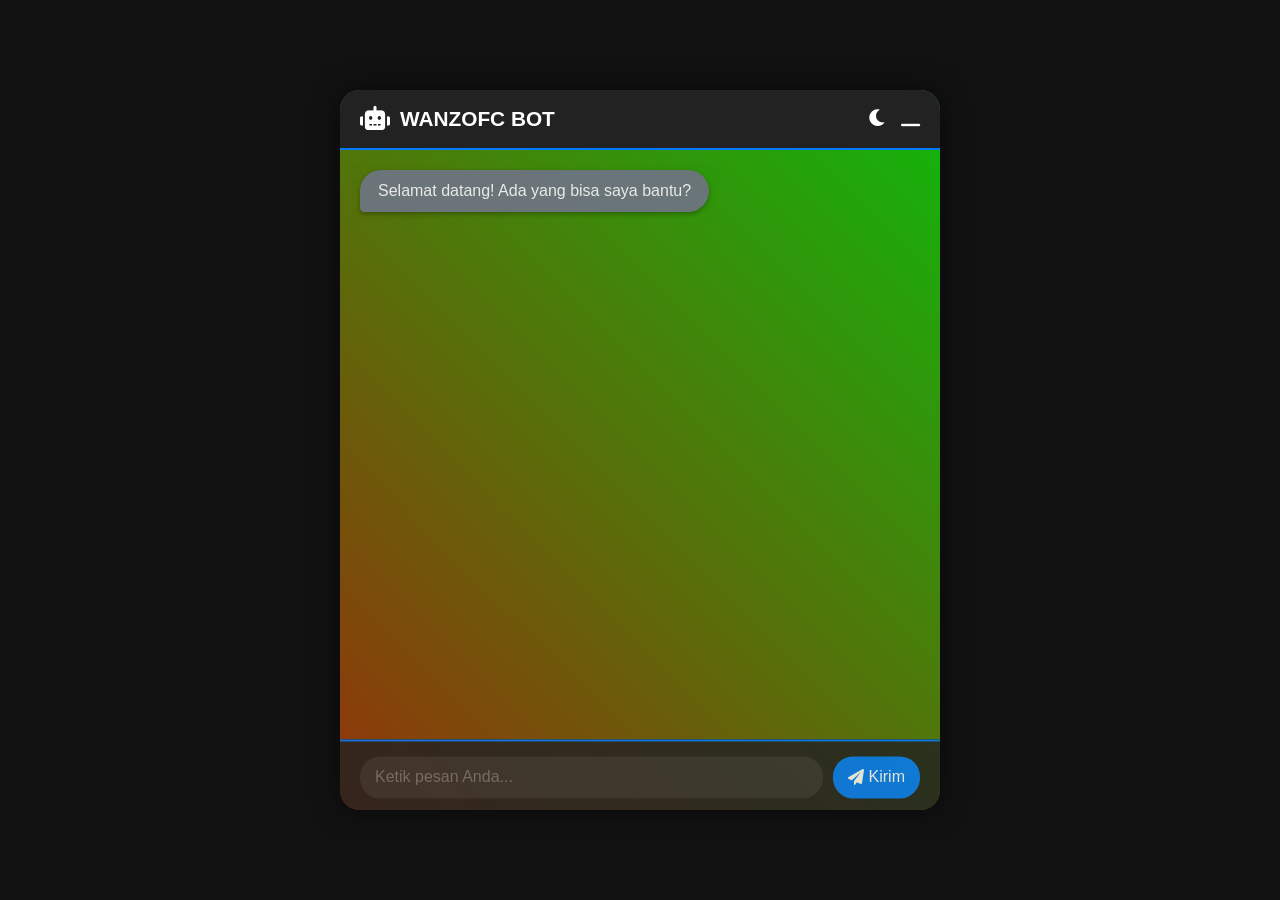
==== commit 387d4f2d: "Add files via upload" ====
--- a/index.html
+++ b/index.html
@@ -1,168 +1,199 @@
 <!DOCTYPE html>
 <html lang="en">
 <head>
-  <meta charset="UTF-8">
-  <meta name="viewport" content="width=device-width, initial-scale=1.0">
-  <title>Website - Maintenance</title>
-  <link href="https://fonts.googleapis.com/css2?family=Poppins:wght@400;600;800&display=swap" rel="stylesheet">
-  <style>
-    * {
-      margin: 0;
-      padding: 0;
-      box-sizing: border-box;
-    }
+    <meta charset="UTF-8">
+    <meta name="viewport" content="width=device-width, initial-scale=1.0">
+    <title>WANZOFC BOT </title>
+    <link rel="stylesheet" href="https://cdnjs.cloudflare.com/ajax/libs/font-awesome/6.0.0/css/all.min.css" integrity="sha512-9usAa10IRO0HhonpyAIVpjrylPvoDwiPUiKdWk5t3PyolY1cOd4DSE0Ga+ri4AuTroPR5aQvXU9xC6qOPnzFeg==" crossorigin="anonymous" referrerpolicy="no-referrer" />
+    <style>
+        * { margin: 0; padding: 0; box-sizing: border-box; }
+        :root { --primary-color: #007bff; --secondary-color: #6c757d; --bg-color: #121212; --bg-color-alt: #222; --text-color: #fff; --text-color-alt: #eee; --input-bg-color: #333; --button-hover-color: #0056b3; --glow-color: rgba(0, 123, 255, 0.5); --typing-dot-color: #eee; --suggestion-bg-color: #444; --suggestion-hover-color: #555;  --header-height: 60px; }
+        body.light-mode { --primary-color: #007bff; --secondary-color: #6c757d; --bg-color: #f8f9fa; --bg-color-alt: #fff; --text-color: #212529; --text-color-alt: #495057; --input-bg-color: #eee; --button-hover-color: #0056b3; --glow-color: rgba(0, 123, 255, 0.3); --typing-dot-color: #444; --suggestion-bg-color: #eee; --suggestion-hover-color: #ddd;}
+        body { font-family: 'Segoe UI', Tahoma, Geneva, Verdana, sans-serif; background-color: var(--bg-color); color: var(--text-color); display: flex; justify-content: center; align-items: center; min-height: 100vh; margin: 0; padding: 0 20px; }
+        #chatbot-container { width: 100%; max-width: 600px; height: 80vh; background-color: var(--bg-color-alt); border-radius: 20px; box-shadow: 0 0 30px rgba(0, 0, 0, 0.6); overflow: hidden; position: relative; display: flex; flex-direction: column; }
+        #chatbot-container::before { content: ''; position: absolute; top: -5px; left: -5px; width: calc(100% + 10px); height: calc(100% + 10px); background: linear-gradient(45deg, var(--primary-color), #f00, #0f0, var(--primary-color)); background-size: 400% 400%; z-index: -1; animation: gradientAnimation 20s infinite linear; border-radius: 25px; opacity: 0.7; }
+        @keyframes gradientAnimation { 0% { background-position: 0% 50%; } 50% { background-position: 100% 50%; } 100% { background-position: 0% 50%; } }
+        #chat-header { background-color: var(--bg-color-alt); color: var(--text-color); padding: 15px 20px; display: flex; align-items: center; justify-content: space-between; height: var(--header-height); border-bottom: 2px solid var(--primary-color); }
+        .header-icon { font-size: 1.5rem; margin-right: 10px; }
+        .header-title { font-size: 1.3rem; font-weight: bold; flex-grow: 1; }
+        .header-buttons button { background: none; border: none; color: var(--text-color); font-size: 1.2rem; cursor: pointer; margin-left: 10px; transition: color 0.3s; }
+        .header-buttons button:hover { color: var(--primary-color); }
+        #chat-log { padding: 20px; flex-grow: 1; overflow-y: auto; display: flex; flex-direction: column; }
+        .message { margin-bottom: 15px; padding: 12px 18px; border-radius: 25px; max-width: 80%; word-wrap: break-word; position: relative; box-shadow: 0 2px 5px rgba(0, 0, 0, 0.3); }
+        .user-message { background-color: var(--primary-color); color: #fff; align-self: flex-end; border-bottom-right-radius: 5px; }
+        .bot-message { background-color: var(--secondary-color); color: var(--text-color-alt); align-self: flex-start; border-bottom-left-radius: 5px; }
+        .typing { display: flex; align-items: center; }
+        .typing .dot { width: 10px; height: 10px; background-color: var(--typing-dot-color); border-radius: 50%; margin-right: 5px; animation: typingAnimation 1.2s infinite; }
+        @keyframes typingAnimation { 0% { transform: scale(0.8); opacity: 0.4; } 50% { transform: scale(1); opacity: 1; } 100% { transform: scale(0.8); opacity: 0.4; } }
+        .typing .dot:nth-child(2) { animation-delay: 0.2s; }
+        .typing .dot:nth-child(3) { animation-delay: 0.4s; }
+        #suggestions-container{padding: 0 20px; display: flex; flex-wrap: wrap; justify-content: flex-start; }
+        .suggestion { background-color: var(--suggestion-bg-color); color: var(--text-color-alt); padding: 8px 12px; border-radius: 15px; margin: 5px; cursor: pointer; transition: background-color 0.2s;}
+        .suggestion:hover{background-color: var(--suggestion-hover-color);}
+        #input-area { display: flex; align-items: center; padding: 15px 20px; background-color: var(--bg-color-alt); border-top: 2px solid var(--primary-color);}
+        #user-input { flex-grow: 1; padding: 12px 15px; border: none; border-radius: 20px; background-color: var(--input-bg-color); color: var(--text-color); font-size: 1rem; outline: none; }
+        #send-button { background-color: var(--primary-color); color: #fff; border: none; padding: 12px 15px; border-radius: 20px; cursor: pointer; margin-left: 10px; transition: background-color 0.3s; font-size: 1rem; display: flex; align-items: center;}
+        #send-button:hover { background-color: var(--button-hover-color); }
+        #send-button i { margin-right: 5px; } /* Ikon di tombol kirim */
+         /* Responsif */
+        @media (max-width: 768px) {
+            #chatbot-container { height: 90vh; }
+            .message { max-width: 90%; }
+            #input-area{flex-direction: column;}
+            #user-input{margin-bottom: 10px; width: 100%;}
+            #send-button{width: 100%; justify-content: center;}
+        }
 
-    body {
-      font-family: 'Poppins', sans-serif;
-      background: #ffffff;
-      overflow: hidden;
-      height: 100vh;
-      display: flex;
-      justify-content: center;
-      align-items: center;
-    }
-
-    .container {
-      text-align: center;
-      z-index: 10;
-    }
-
-    h1 {
-      font-size: 3rem;
-      font-weight: 800;
-      background: linear-gradient(90deg, #ff6a00, #ee0979, #9c16bd, #1698bd);
-      -webkit-background-clip: text;
-      -webkit-text-fill-color: transparent;
-      margin-bottom: 15px;
-      animation: fadeIn 1.5s ease-out;
-    }
-
-    p {
-      font-size: 1.1rem;
-      color: #555;
-      font-family: Arial;
-      font-weight: bold;
-      margin-bottom: 30px;
-      animation: fadeIn 2s ease-out;
-    }
-
-    .button {
-      display: inline-block;
-      padding: 15px 30px;
-      font-size: 1rem;
-      font-weight: 600;
-      color: #ffffff;
-      background: linear-gradient(90deg, #4facfe, #560ecdab, #560ecdab);
-      border: none;
-      border-radius: 50px;
-      text-decoration: none;
-      transition: transform 0.3s ease, box-shadow 0.3s ease;
-      animation: fadeIn 2.5s ease-out;
-      box-shadow: 0px 6px 15px rgba(0, 0, 0, 0.2);
-    }
-
-    .button:hover {
-      transform: translateY(-3px);
-      box-shadow: 0px 8px 20px rgba(0, 0, 0, 0.3);
-    }
-
-    .animation-wrapper {
-      position: absolute;
-      top: 0;
-      left: 0;
-      width: 100%;
-      height: 100%;
-      overflow: hidden;
-    }
-
-    .circle {
-      position: absolute;
-      border-radius: 50%;
-      background: rgba(79, 172, 254, 0.3);
-      animation: moveCircle 10s infinite ease-in-out;
-    }
-
-    .circle:nth-child(1) { width: 80px; height: 80px; top: 10%; left: 15%; animation-delay: 0s; }
-    .circle:nth-child(2) { width: 100px; height: 100px; top: 25%; left: 70%; animation-delay: 2s; }
-    .circle:nth-child(3) { width: 150px; height: 150px; top: 60%; left: 30%; animation-delay: 4s; }
-    .circle:nth-child(4) { width: 50px; height: 50px; top: 80%; left: 85%; animation-delay: 6s; }
-    .circle:nth-child(5) { width: 120px; height: 120px; top: 40%; left: 50%; animation-delay: 8s; }
-    .circle:nth-child(6) { width: 60px; height: 60px; bottom: 10%; right: 20%; animation-delay: 10s; }
-
-    @keyframes fadeIn {
-      from { opacity: 0; transform: translateY(20px); }
-      to { opacity: 1; transform: translateY(0); }
-    }
-
-    @keyframes moveCircle {
-      0%, 100% {
-        transform: translateY(0) translateX(0);
-      }
-      50% {
-        transform: translateY(-20px) translateX(10px);
-      }
-    }
-
-    .particle {
-      position: absolute;
-      width: 6px;
-      height: 6px;
-      background: #4facfe;
-      border-radius: 50%;
-      animation: floatParticle 4s infinite ease-in-out;
-    }
-
-    .particle:nth-child(7) { top: 20%; left: 10%; animation-delay: 0s; }
-    .particle:nth-child(8) { top: 50%; left: 40%; animation-delay: 1s; }
-    .particle:nth-child(9) { top: 80%; left: 60%; animation-delay: 2s; }
-    .particle:nth-child(10) { top: 30%; left: 80%; animation-delay: 3s; }
-    .particle:nth-child(11) { top: 70%; left: 20%; animation-delay: 4s; }
-
-    @keyframes floatParticle {
-      0%, 100% {
-        transform: translateY(0) translateX(0);
-        opacity: 0.8;
-      }
-      50% {
-        transform: translateY(-10px) translateX(10px);
-        opacity: 1;
-      }
-    }
-  </style>
+    </style>
 </head>
 <body>
-  <div class="container">
-    <h1>Maintenance!</h1>
-    <p>Kami sedang meningkatkan kualitas layanan. Silakan kembali lagi nanti.</p>
-    <a href="https://wa.me/6288983163720" class="button">Hubungi Kami</a>
-  </div>
+    <div id="chatbot-container">
+        <div id="chat-header">
+            <div class="header-icon"><i class="fas fa-robot"></i></div>
+            <div class="header-title">WANZOFC BOT</div>
+            <div class="header-buttons">
+                <button id="theme-toggle" title="Ganti Tema"><i class="fas fa-moon"></i></button>
+                <button id="minimize-button" title="Minimize"><i class="fas fa-window-minimize"></i></button>
+            </div>
+        </div>
+        <div id="chat-log">
+            <div class="message bot-message">Selamat datang! Ada yang bisa saya bantu?</div>
+        </div>
 
-  <div class="animation-wrapper">
-    <div class="circle"></div>
-    <div class="circle"></div>
-    <div class="circle"></div>
-    <div class="circle"></div>
-    <div class="circle"></div>
-    <div class="circle"></div>
-    <div class="particle"></div>
-    <div class="particle"></div>
-    <div class="particle"></div>
-    <div class="particle"></div>
-    <div class="particle"></div>
-  </div>
+        <div id="suggestions-container"></div>
 
-  <!-- Audio Autoplay -->
-  <audio id="bg-music" autoplay muted hidden>
-    <source src="https://files.catbox.moe/j1cc5q.mp3" type="audio/mpeg">
-  </audio>
+        <div id="input-area">
+            <input type="text" id="user-input" placeholder="Ketik pesan Anda..." autocomplete="off">
+            <button id="send-button"><i class="fas fa-paper-plane"></i> Kirim</button>
+        </div>
+    </div>
 
-  <script>
-    window.addEventListener("click", function() {
-      let audio = document.getElementById("bg-music");
-      audio.muted = false;
-      audio.play();
-    }, { once: true });
-  </script>
+    <script src="https://cdnjs.cloudflare.com/ajax/libs/gsap/3.9.1/gsap.min.js"></script>
+    <script>
+        const chatLog = document.getElementById('chat-log');
+        const userInput = document.getElementById('user-input');
+        const sendButton = document.getElementById('send-button');
+        const themeToggle = document.getElementById('theme-toggle');
+        const suggestionsContainer = document.getElementById('suggestions-container');
+        const backendUrl = '/api/chatbot'; 
+        gsap.from("#chatbot-container", { opacity: 0, duration: 1, y: 50 });
+        gsap.from("#chat-header", { opacity: 0, duration: 0.8, y: -20, delay: 0.5 });
+        gsap.from("#chat-log", { opacity: 0, duration: 0.8, delay: 0.7 });
+        gsap.from("#input-area", { opacity: 0, duration: 0.8, y: 20, delay: 0.9 });
+        function animateNewMessage(element) {
+          gsap.from(element, { opacity: 0, x: (element.classList.contains('user-message') ? 50 : -50), duration: 0.5 });
+        }
 
+        themeToggle.addEventListener('click', () => {
+            document.body.classList.toggle('light-mode');
+             //Animasi ganti tema (contoh)
+             gsap.to("#chatbot-container", {duration: 0.3, backgroundColor: (document.body.classList.contains("light-mode") ? "var(--bg-color-alt)" : "#222")})
+        });
+
+        sendButton.addEventListener('click', sendMessage);
+        userInput.addEventListener('keydown', (event) => {
+            if (event.key === 'Enter') {
+                sendMessage();
+            }
+        });
+
+        const suggestions = ["Halo", "Selamat siang", "Apa kabar?", "Bagaimana cuaca hari ini?", "Terima kasih", "Bantuan"];
+
+         userInput.addEventListener('input', () => {
+            const inputText = userInput.value.toLowerCase();
+            const matchingSuggestions = suggestions.filter(s => s.toLowerCase().startsWith(inputText));
+            displaySuggestions(matchingSuggestions);
+         });
+
+        function displaySuggestions(matches) {
+            suggestionsContainer.innerHTML = '';
+            matches.forEach(match => {
+              const suggestionElement = document.createElement('div');
+              suggestionElement.classList.add('suggestion');
+              suggestionElement.textContent = match;
+              suggestionElement.addEventListener('click', () => {
+                userInput.value = match;
+                suggestionsContainer.innerHTML = ''; //Hapus suggestion
+                userInput.focus();
+              });
+              suggestionsContainer.appendChild(suggestionElement);
+            });
+        }
+
+
+        async function sendMessage() {
+            const messageText = userInput.value.trim();
+            if (messageText) {
+                addUserMessage(messageText);
+                const typingIndicator = addBotTypingIndicator(); // Tampilkan typing indicator
+                try{
+                    await getBotResponse(messageText);
+                } finally {
+                  removeBotTypingIndicator(typingIndicator);  // Selalu hapus typing indicator
+                }
+                userInput.value = '';
+                suggestionsContainer.innerHTML = ''; // Hapus suggestions
+            }
+        }
+
+        function addUserMessage(message) {
+            appendMessage(message, 'user-message');
+        }
+
+        function addBotMessage(message) {
+            appendMessage(message, 'bot-message');
+        }
+
+        function appendMessage(message, className) {
+            const messageElement = document.createElement('div');
+            messageElement.classList.add('message', className);
+            messageElement.textContent = message;
+            chatLog.appendChild(messageElement);
+            animateNewMessage(messageElement); // Tambahkan animasi
+            scrollToBottom();
+        }
+
+        function addBotTypingIndicator() {
+            const typingElement = document.createElement('div');
+            typingElement.classList.add('message', 'bot-message', 'typing');
+            typingElement.innerHTML = '<div class="dot"></div><div class="dot"></div><div class="dot"></div>';
+            chatLog.appendChild(typingElement);
+            scrollToBottom();
+            return typingElement;
+        }
+
+        function removeBotTypingIndicator(typingElement) {
+            if (typingElement) {
+                typingElement.remove();
+            }
+        }
+
+        async function getBotResponse(userMessage) {
+            try {
+                const response = await fetch(backendUrl, {
+                    method: 'POST',
+                    headers: {
+                        'Content-Type': 'application/json'
+                    },
+                    body: JSON.stringify({ message: userMessage })
+                });
+
+                if (!response.ok) {
+                    throw new Error(`HTTP error! status: ${response.status}`);
+                }
+
+                const data = await response.json();
+                addBotMessage(data.response);
+
+            } catch (error) {
+                console.error("Error fetching response:", error);
+                addBotMessage("Maaf, terjadi kesalahan saat berkomunikasi dengan server.");
+            }
+        }
+
+        function scrollToBottom() {
+            chatLog.scrollTop = chatLog.scrollHeight;
+        }
+    </script>
 </body>
 </html>
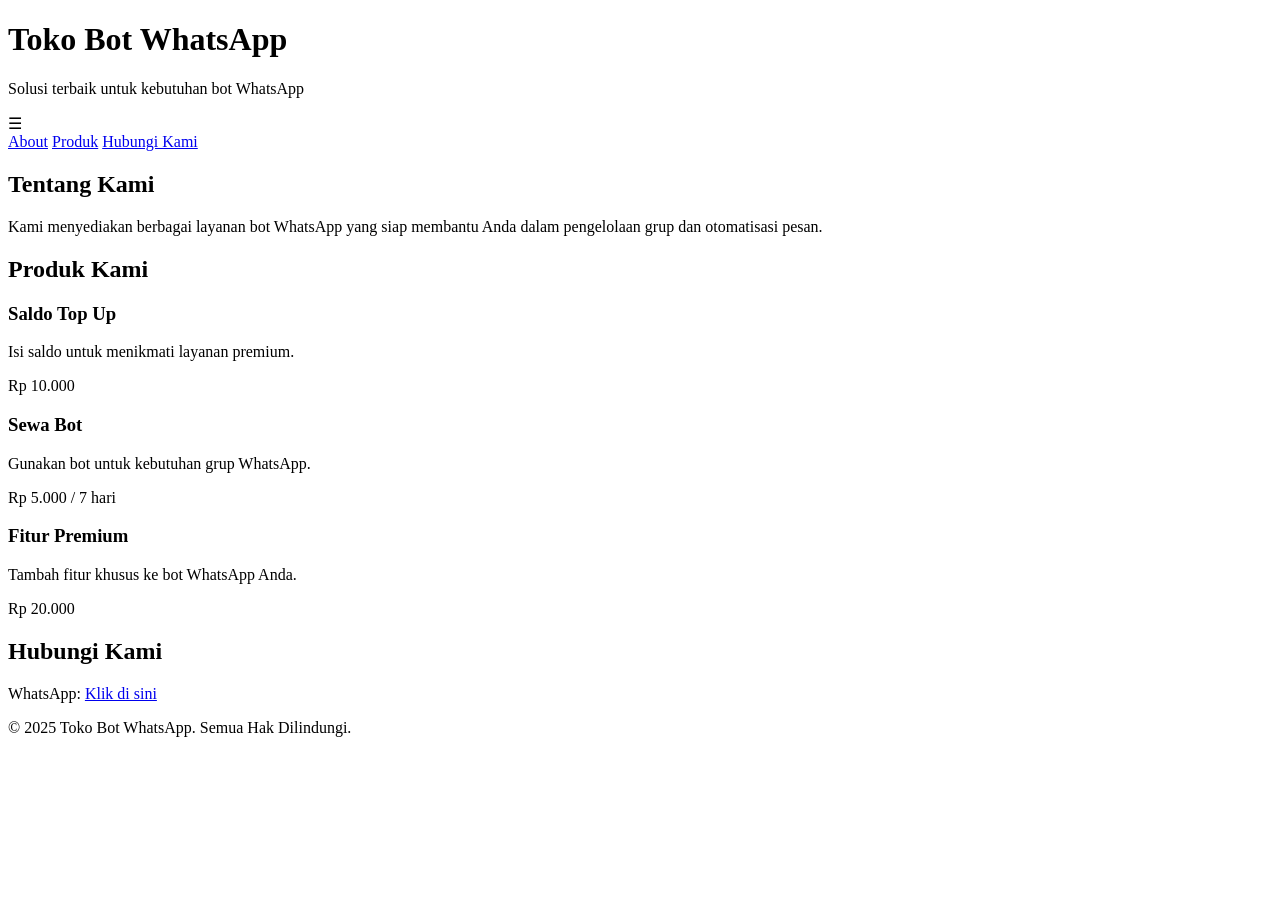
==== commit ef8293f2: "Update index.html" ====
--- a/index.html
+++ b/index.html
@@ -1,199 +1,60 @@
 <!DOCTYPE html>
-<html lang="en">
+<html lang="id">
 <head>
     <meta charset="UTF-8">
     <meta name="viewport" content="width=device-width, initial-scale=1.0">
-    <title>WANZOFC BOT </title>
-    <link rel="stylesheet" href="https://cdnjs.cloudflare.com/ajax/libs/font-awesome/6.0.0/css/all.min.css" integrity="sha512-9usAa10IRO0HhonpyAIVpjrylPvoDwiPUiKdWk5t3PyolY1cOd4DSE0Ga+ri4AuTroPR5aQvXU9xC6qOPnzFeg==" crossorigin="anonymous" referrerpolicy="no-referrer" />
-    <style>
-        * { margin: 0; padding: 0; box-sizing: border-box; }
-        :root { --primary-color: #007bff; --secondary-color: #6c757d; --bg-color: #121212; --bg-color-alt: #222; --text-color: #fff; --text-color-alt: #eee; --input-bg-color: #333; --button-hover-color: #0056b3; --glow-color: rgba(0, 123, 255, 0.5); --typing-dot-color: #eee; --suggestion-bg-color: #444; --suggestion-hover-color: #555;  --header-height: 60px; }
-        body.light-mode { --primary-color: #007bff; --secondary-color: #6c757d; --bg-color: #f8f9fa; --bg-color-alt: #fff; --text-color: #212529; --text-color-alt: #495057; --input-bg-color: #eee; --button-hover-color: #0056b3; --glow-color: rgba(0, 123, 255, 0.3); --typing-dot-color: #444; --suggestion-bg-color: #eee; --suggestion-hover-color: #ddd;}
-        body { font-family: 'Segoe UI', Tahoma, Geneva, Verdana, sans-serif; background-color: var(--bg-color); color: var(--text-color); display: flex; justify-content: center; align-items: center; min-height: 100vh; margin: 0; padding: 0 20px; }
-        #chatbot-container { width: 100%; max-width: 600px; height: 80vh; background-color: var(--bg-color-alt); border-radius: 20px; box-shadow: 0 0 30px rgba(0, 0, 0, 0.6); overflow: hidden; position: relative; display: flex; flex-direction: column; }
-        #chatbot-container::before { content: ''; position: absolute; top: -5px; left: -5px; width: calc(100% + 10px); height: calc(100% + 10px); background: linear-gradient(45deg, var(--primary-color), #f00, #0f0, var(--primary-color)); background-size: 400% 400%; z-index: -1; animation: gradientAnimation 20s infinite linear; border-radius: 25px; opacity: 0.7; }
-        @keyframes gradientAnimation { 0% { background-position: 0% 50%; } 50% { background-position: 100% 50%; } 100% { background-position: 0% 50%; } }
-        #chat-header { background-color: var(--bg-color-alt); color: var(--text-color); padding: 15px 20px; display: flex; align-items: center; justify-content: space-between; height: var(--header-height); border-bottom: 2px solid var(--primary-color); }
-        .header-icon { font-size: 1.5rem; margin-right: 10px; }
-        .header-title { font-size: 1.3rem; font-weight: bold; flex-grow: 1; }
-        .header-buttons button { background: none; border: none; color: var(--text-color); font-size: 1.2rem; cursor: pointer; margin-left: 10px; transition: color 0.3s; }
-        .header-buttons button:hover { color: var(--primary-color); }
-        #chat-log { padding: 20px; flex-grow: 1; overflow-y: auto; display: flex; flex-direction: column; }
-        .message { margin-bottom: 15px; padding: 12px 18px; border-radius: 25px; max-width: 80%; word-wrap: break-word; position: relative; box-shadow: 0 2px 5px rgba(0, 0, 0, 0.3); }
-        .user-message { background-color: var(--primary-color); color: #fff; align-self: flex-end; border-bottom-right-radius: 5px; }
-        .bot-message { background-color: var(--secondary-color); color: var(--text-color-alt); align-self: flex-start; border-bottom-left-radius: 5px; }
-        .typing { display: flex; align-items: center; }
-        .typing .dot { width: 10px; height: 10px; background-color: var(--typing-dot-color); border-radius: 50%; margin-right: 5px; animation: typingAnimation 1.2s infinite; }
-        @keyframes typingAnimation { 0% { transform: scale(0.8); opacity: 0.4; } 50% { transform: scale(1); opacity: 1; } 100% { transform: scale(0.8); opacity: 0.4; } }
-        .typing .dot:nth-child(2) { animation-delay: 0.2s; }
-        .typing .dot:nth-child(3) { animation-delay: 0.4s; }
-        #suggestions-container{padding: 0 20px; display: flex; flex-wrap: wrap; justify-content: flex-start; }
-        .suggestion { background-color: var(--suggestion-bg-color); color: var(--text-color-alt); padding: 8px 12px; border-radius: 15px; margin: 5px; cursor: pointer; transition: background-color 0.2s;}
-        .suggestion:hover{background-color: var(--suggestion-hover-color);}
-        #input-area { display: flex; align-items: center; padding: 15px 20px; background-color: var(--bg-color-alt); border-top: 2px solid var(--primary-color);}
-        #user-input { flex-grow: 1; padding: 12px 15px; border: none; border-radius: 20px; background-color: var(--input-bg-color); color: var(--text-color); font-size: 1rem; outline: none; }
-        #send-button { background-color: var(--primary-color); color: #fff; border: none; padding: 12px 15px; border-radius: 20px; cursor: pointer; margin-left: 10px; transition: background-color 0.3s; font-size: 1rem; display: flex; align-items: center;}
-        #send-button:hover { background-color: var(--button-hover-color); }
-        #send-button i { margin-right: 5px; } /* Ikon di tombol kirim */
-         /* Responsif */
-        @media (max-width: 768px) {
-            #chatbot-container { height: 90vh; }
-            .message { max-width: 90%; }
-            #input-area{flex-direction: column;}
-            #user-input{margin-bottom: 10px; width: 100%;}
-            #send-button{width: 100%; justify-content: center;}
-        }
-
-    </style>
+    <title>Toko Bot WhatsApp</title>
+    <link rel="stylesheet" href="styles.css">
 </head>
 <body>
-    <div id="chatbot-container">
-        <div id="chat-header">
-            <div class="header-icon"><i class="fas fa-robot"></i></div>
-            <div class="header-title">WANZOFC BOT</div>
-            <div class="header-buttons">
-                <button id="theme-toggle" title="Ganti Tema"><i class="fas fa-moon"></i></button>
-                <button id="minimize-button" title="Minimize"><i class="fas fa-window-minimize"></i></button>
+
+    <header>
+        <h1>Toko Bot WhatsApp</h1>
+        <p>Solusi terbaik untuk kebutuhan bot WhatsApp</p>
+        <div class="menu-toggle">
+            ☰
+        </div>
+        <nav>
+            <a href="#about">About</a>
+            <a href="#produk">Produk</a>
+            <a href="#kontak">Hubungi Kami</a>
+        </nav>
+    </header>
+
+    <section id="about" class="scroll-reveal">
+        <h2>Tentang Kami</h2>
+        <p>Kami menyediakan berbagai layanan bot WhatsApp yang siap membantu Anda dalam pengelolaan grup dan otomatisasi pesan.</p>
+    </section>
+
+    <section id="produk" class="scroll-reveal">
+        <h2>Produk Kami</h2>
+        <div class="produk-container">
+            <div class="produk-card">
+                <h3>Saldo Top Up</h3>
+                <p>Isi saldo untuk menikmati layanan premium.</p>
+                <span>Rp 10.000</span>
+            </div>
+            <div class="produk-card">
+                <h3>Sewa Bot</h3>
+                <p>Gunakan bot untuk kebutuhan grup WhatsApp.</p>
+                <span>Rp 5.000 / 7 hari</span>
+            </div>
+            <div class="produk-card">
+                <h3>Fitur Premium</h3>
+                <p>Tambah fitur khusus ke bot WhatsApp Anda.</p>
+                <span>Rp 20.000</span>
             </div>
         </div>
-        <div id="chat-log">
-            <div class="message bot-message">Selamat datang! Ada yang bisa saya bantu?</div>
-        </div>
+    </section>
 
-        <div id="suggestions-container"></div>
+    <section id="kontak" class="scroll-reveal">
+        <h2>Hubungi Kami</h2>
+        <p>WhatsApp: <a href="https://wa.me/628xxxxxxx">Klik di sini</a></p>
+    </section>
 
-        <div id="input-area">
-            <input type="text" id="user-input" placeholder="Ketik pesan Anda..." autocomplete="off">
-            <button id="send-button"><i class="fas fa-paper-plane"></i> Kirim</button>
-        </div>
-    </div>
+    <footer>
+        <p>© 2025 Toko Bot WhatsApp. Semua Hak Dilindungi.</p>
+    </footer>
 
-    <script src="https://cdnjs.cloudflare.com/ajax/libs/gsap/3.9.1/gsap.min.js"></script>
-    <script>
-        const chatLog = document.getElementById('chat-log');
-        const userInput = document.getElementById('user-input');
-        const sendButton = document.getElementById('send-button');
-        const themeToggle = document.getElementById('theme-toggle');
-        const suggestionsContainer = document.getElementById('suggestions-container');
-        const backendUrl = '/api/chatbot'; 
-        gsap.from("#chatbot-container", { opacity: 0, duration: 1, y: 50 });
-        gsap.from("#chat-header", { opacity: 0, duration: 0.8, y: -20, delay: 0.5 });
-        gsap.from("#chat-log", { opacity: 0, duration: 0.8, delay: 0.7 });
-        gsap.from("#input-area", { opacity: 0, duration: 0.8, y: 20, delay: 0.9 });
-        function animateNewMessage(element) {
-          gsap.from(element, { opacity: 0, x: (element.classList.contains('user-message') ? 50 : -50), duration: 0.5 });
-        }
-
-        themeToggle.addEventListener('click', () => {
-            document.body.classList.toggle('light-mode');
-             //Animasi ganti tema (contoh)
-             gsap.to("#chatbot-container", {duration: 0.3, backgroundColor: (document.body.classList.contains("light-mode") ? "var(--bg-color-alt)" : "#222")})
-        });
-
-        sendButton.addEventListener('click', sendMessage);
-        userInput.addEventListener('keydown', (event) => {
-            if (event.key === 'Enter') {
-                sendMessage();
-            }
-        });
-
-        const suggestions = ["Halo", "Selamat siang", "Apa kabar?", "Bagaimana cuaca hari ini?", "Terima kasih", "Bantuan"];
-
-         userInput.addEventListener('input', () => {
-            const inputText = userInput.value.toLowerCase();
-            const matchingSuggestions = suggestions.filter(s => s.toLowerCase().startsWith(inputText));
-            displaySuggestions(matchingSuggestions);
-         });
-
-        function displaySuggestions(matches) {
-            suggestionsContainer.innerHTML = '';
-            matches.forEach(match => {
-              const suggestionElement = document.createElement('div');
-              suggestionElement.classList.add('suggestion');
-              suggestionElement.textContent = match;
-              suggestionElement.addEventListener('click', () => {
-                userInput.value = match;
-                suggestionsContainer.innerHTML = ''; //Hapus suggestion
-                userInput.focus();
-              });
-              suggestionsContainer.appendChild(suggestionElement);
-            });
-        }
-
-
-        async function sendMessage() {
-            const messageText = userInput.value.trim();
-            if (messageText) {
-                addUserMessage(messageText);
-                const typingIndicator = addBotTypingIndicator(); // Tampilkan typing indicator
-                try{
-                    await getBotResponse(messageText);
-                } finally {
-                  removeBotTypingIndicator(typingIndicator);  // Selalu hapus typing indicator
-                }
-                userInput.value = '';
-                suggestionsContainer.innerHTML = ''; // Hapus suggestions
-            }
-        }
-
-        function addUserMessage(message) {
-            appendMessage(message, 'user-message');
-        }
-
-        function addBotMessage(message) {
-            appendMessage(message, 'bot-message');
-        }
-
-        function appendMessage(message, className) {
-            const messageElement = document.createElement('div');
-            messageElement.classList.add('message', className);
-            messageElement.textContent = message;
-            chatLog.appendChild(messageElement);
-            animateNewMessage(messageElement); // Tambahkan animasi
-            scrollToBottom();
-        }
-
-        function addBotTypingIndicator() {
-            const typingElement = document.createElement('div');
-            typingElement.classList.add('message', 'bot-message', 'typing');
-            typingElement.innerHTML = '<div class="dot"></div><div class="dot"></div><div class="dot"></div>';
-            chatLog.appendChild(typingElement);
-            scrollToBottom();
-            return typingElement;
-        }
-
-        function removeBotTypingIndicator(typingElement) {
-            if (typingElement) {
-                typingElement.remove();
-            }
-        }
-
-        async function getBotResponse(userMessage) {
-            try {
-                const response = await fetch(backendUrl, {
-                    method: 'POST',
-                    headers: {
-                        'Content-Type': 'application/json'
-                    },
-                    body: JSON.stringify({ message: userMessage })
-                });
-
-                if (!response.ok) {
-                    throw new Error(`HTTP error! status: ${response.status}`);
-                }
-
-                const data = await response.json();
-                addBotMessage(data.response);
-
-            } catch (error) {
-                console.error("Error fetching response:", error);
-                addBotMessage("Maaf, terjadi kesalahan saat berkomunikasi dengan server.");
-            }
-        }
-
-        function scrollToBottom() {
-            chatLog.scrollTop = chatLog.scrollHeight;
-        }
-    </script>
 </body>
 </html>
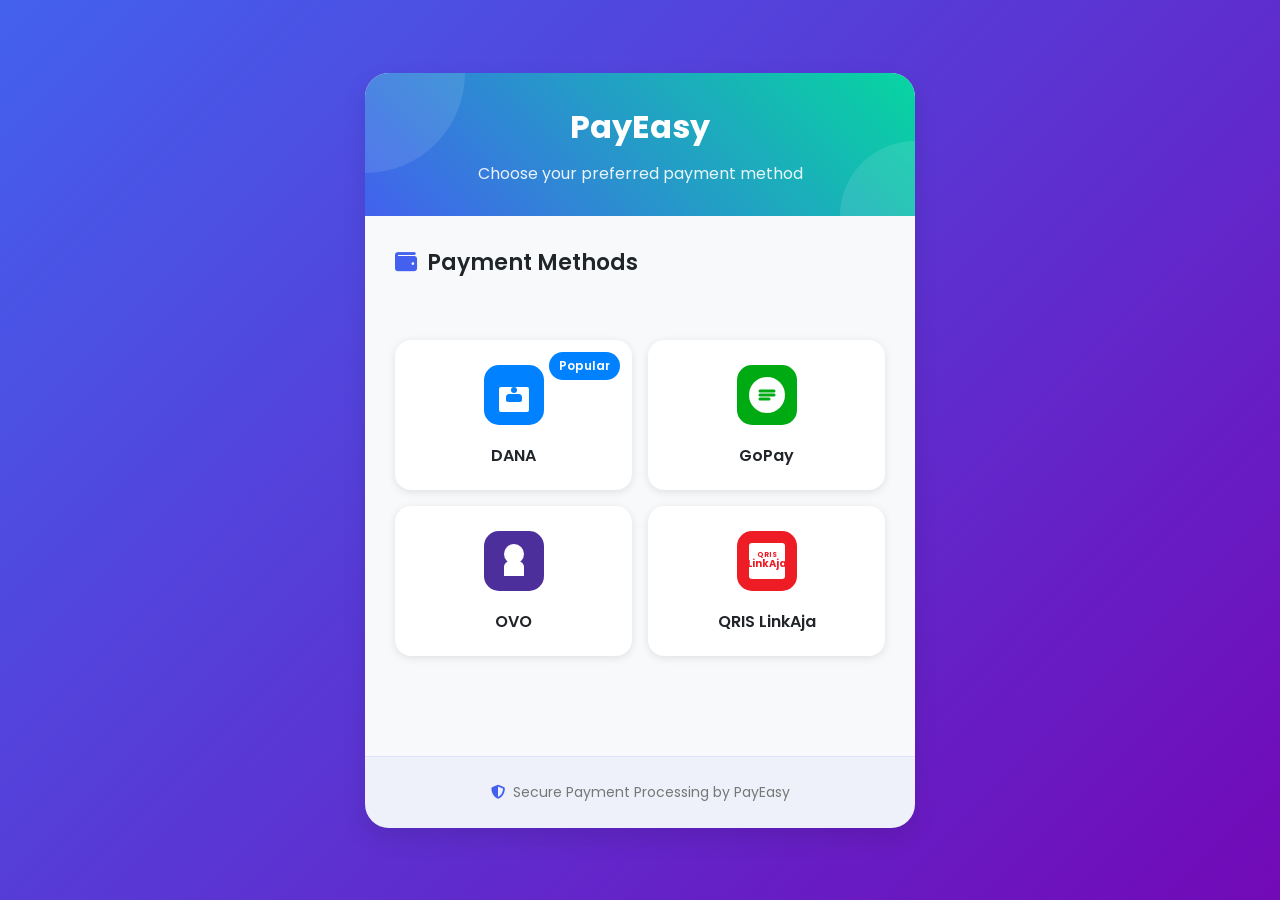
==== commit d4f67fdf: "Add files via upload" ====
--- a/index.html
+++ b/index.html
@@ -1,60 +1,862 @@
-<!DOCTYPE html>
-<html lang="id">
-<head>
-    <meta charset="UTF-8">
-    <meta name="viewport" content="width=device-width, initial-scale=1.0">
-    <title>Toko Bot WhatsApp</title>
-    <link rel="stylesheet" href="styles.css">
-</head>
-<body>
-
-    <header>
-        <h1>Toko Bot WhatsApp</h1>
-        <p>Solusi terbaik untuk kebutuhan bot WhatsApp</p>
-        <div class="menu-toggle">
-            ☰
-        </div>
-        <nav>
-            <a href="#about">About</a>
-            <a href="#produk">Produk</a>
-            <a href="#kontak">Hubungi Kami</a>
-        </nav>
-    </header>
-
-    <section id="about" class="scroll-reveal">
-        <h2>Tentang Kami</h2>
-        <p>Kami menyediakan berbagai layanan bot WhatsApp yang siap membantu Anda dalam pengelolaan grup dan otomatisasi pesan.</p>
-    </section>
-
-    <section id="produk" class="scroll-reveal">
-        <h2>Produk Kami</h2>
-        <div class="produk-container">
-            <div class="produk-card">
-                <h3>Saldo Top Up</h3>
-                <p>Isi saldo untuk menikmati layanan premium.</p>
-                <span>Rp 10.000</span>
-            </div>
-            <div class="produk-card">
-                <h3>Sewa Bot</h3>
-                <p>Gunakan bot untuk kebutuhan grup WhatsApp.</p>
-                <span>Rp 5.000 / 7 hari</span>
-            </div>
-            <div class="produk-card">
-                <h3>Fitur Premium</h3>
-                <p>Tambah fitur khusus ke bot WhatsApp Anda.</p>
-                <span>Rp 20.000</span>
-            </div>
-        </div>
-    </section>
-
-    <section id="kontak" class="scroll-reveal">
-        <h2>Hubungi Kami</h2>
-        <p>WhatsApp: <a href="https://wa.me/628xxxxxxx">Klik di sini</a></p>
-    </section>
-
-    <footer>
-        <p>© 2025 Toko Bot WhatsApp. Semua Hak Dilindungi.</p>
-    </footer>
-
-</body>
-</html>
+<!DOCTYPE html>
+<html lang="en">
+<head>
+  <meta charset="UTF-8">
+  <meta name="viewport" content="width=device-width, initial-scale=1.0">
+  <title> Payment Hub</title>
+  <link href="https://cdnjs.cloudflare.com/ajax/libs/font-awesome/6.4.0/css/all.min.css" rel="stylesheet">
+  <style>
+    @import url('https://fonts.googleapis.com/css2?family=Poppins:wght@300;400;500;600;700&display=swap');
+    :root {
+      --primary: #4361ee;
+      --primary-dark: #3a56d4;
+      --secondary: #06d6a0;
+      --light: #f8f9fa;
+      --dark: #212529;
+      --danger: #ef476f;
+      --warning: #ffd166;
+      --info: #118ab2;
+      --dana: #0081FF;
+      --gopay: #00AA13;
+      --ovo: #4C2F9B;
+      --qris: #EE1C25;
+      --linkaja: #EE1C25;
+      --shadow-sm: 0 2px 8px rgba(0,0,0,0.1);
+      --shadow-md: 0 5px 15px rgba(0,0,0,0.07);
+      --shadow-lg: 0 10px 25px rgba(0,0,0,0.1);
+      --transition: all 0.3s cubic-bezier(0.4, 0, 0.2, 1);
+    }
+    * {
+      margin: 0;
+      padding: 0;
+      box-sizing: border-box;
+      font-family: 'Poppins', sans-serif;
+    }
+    body {
+      background: linear-gradient(135deg, #4361ee 0%, #7209b7 100%);
+      min-height: 100vh;
+      display: flex;
+      justify-content: center;
+      align-items: center;
+      padding: 20px;
+      color: var(--dark);
+    }
+    .container {
+      background-color: var(--light);
+      border-radius: 24px;
+      box-shadow: var(--shadow-lg);
+      width: 100%;
+      max-width: 550px;
+      overflow: hidden;
+      position: relative;
+    }
+    .header {
+      background: linear-gradient(45deg, var(--primary), var(--secondary));
+      padding: 30px 20px;
+      text-align: center;
+      position: relative;
+      overflow: hidden;
+    }
+    .header::before {
+      content: '';
+      position: absolute;
+      width: 200px;
+      height: 200px;
+      background-color: rgba(255, 255, 255, 0.1);
+      border-radius: 50%;
+      top: -100px;
+      left: -100px;
+    }
+    .header::after {
+      content: '';
+      position: absolute;
+      width: 150px;
+      height: 150px;
+      background-color: rgba(255, 255, 255, 0.1);
+      border-radius: 50%;
+      bottom: -75px;
+      right: -75px;
+    }
+    .header h1 {
+      font-size: 32px;
+      font-weight: 700;
+      color: white;
+      position: relative;
+      z-index: 1;
+      margin-bottom: 10px;
+    }
+    .header p {
+      color: rgba(255, 255, 255, 0.9);
+      font-size: 16px;
+      position: relative;
+      z-index: 1;
+    }
+    .content {
+      padding: 30px;
+    }
+    .section-title {
+      font-size: 22px;
+      font-weight: 600;
+      color: var(--dark);
+      margin-bottom: 25px;
+      display: flex;
+      align-items: center;
+      gap: 10px;
+    }
+    .section-title i {
+      color: var(--primary);
+    }
+    .payment-methods {
+      display: grid;
+      grid-template-columns: repeat(2, 1fr);
+      gap: 16px;
+      margin-bottom: 30px;
+    }
+    @media (max-width: 500px) {
+      .payment-methods {
+        grid-template-columns: 1fr;
+      }
+    }
+    .method {
+      background-color: white;
+      border-radius: 16px;
+      padding: 20px;
+      display: flex;
+      flex-direction: column;
+      align-items: center;
+      cursor: pointer;
+      transition: var(--transition);
+      box-shadow: var(--shadow-sm);
+      border: 2px solid transparent;
+      position: relative;
+      overflow: hidden;
+      height: 150px;
+    }
+    .method::before {
+      content: '';
+      position: absolute;
+      top: 0;
+      left: 0;
+      width: 100%;
+      height: 5px;
+      transform: translateY(-100%);
+      transition: var(--transition);
+    }
+    .method[data-type="dana"]::before {
+      background-color: var(--dana);
+    }
+    .method[data-type="gopay"]::before {
+      background-color: var(--gopay);
+    }
+    .method[data-type="ovo"]::before {
+      background-color: var(--ovo);
+    }
+    .method[data-type="qris"]::before {
+      background-color: var(--qris);
+    }
+    .method:hover {
+      transform: translateY(-5px);
+      box-shadow: var(--shadow-md);
+    }
+    .method:hover::before {
+      transform: translateY(0);
+    }
+    .method.active {
+      border-color: var(--primary);
+      box-shadow: 0 8px 20px rgba(67, 97, 238, 0.15);
+    }
+    .method.active::before {
+      transform: translateY(0);
+    }
+    .method-icon {
+      width: 70px;
+      height: 70px;
+      margin-bottom: 15px;
+      display: flex;
+      justify-content: center;
+      align-items: center;
+      transition: var(--transition);
+    }
+    .method.active .method-icon {
+      transform: scale(1.1);
+    }
+    .method-name {
+      font-weight: 600;
+      font-size: 16px;
+      transition: var(--transition);
+    }
+    .method.active .method-name {
+      color: var(--primary);
+    }
+    .payment-info-container {
+      max-height: 0;
+      overflow: hidden;
+      transition: max-height 0.5s ease-in-out;
+      margin-top: 0;
+    }
+    .payment-info-container.active {
+      max-height: 1200px;
+      margin-top: 20px;
+    }
+    .payment-info {
+      background: white;
+      border-radius: 16px;
+      padding: 25px;
+      box-shadow: var(--shadow-md);
+      text-align: center;
+      position: relative;
+      overflow: hidden;
+      transition: var(--transition);
+      transform: translateY(20px);
+      opacity: 0;
+      display: none;
+    }
+    .payment-info.active {
+      transform: translateY(0);
+      opacity: 1;
+      display: block;
+    }
+    .payment-info::before {
+      content: '';
+      position: absolute;
+      top: 0;
+      left: 0;
+      width: 100%;
+      height: 5px;
+      background: linear-gradient(to right, var(--primary), var(--secondary));
+    }
+    .payment-info h2 {
+      font-size: 22px;
+      font-weight: 600;
+      margin-bottom: 20px;
+      color: var(--dark);
+    }
+    .payment-info-header {
+      display: flex;
+      align-items: center;
+      justify-content: center;
+      gap: 15px;
+      margin-bottom: 20px;
+    }
+    .payment-info-header .method-icon {
+      width: 40px;
+      height: 40px;
+    }
+    .qr-container {
+      background-color: white;
+      border-radius: 12px;
+      padding: 20px;
+      display: inline-block;
+      margin-bottom: 20px;
+      box-shadow: var(--shadow-sm);
+      border: 1px dashed #ddd;
+      position: relative;
+      overflow: hidden;
+    }
+    .qr-image {
+      max-width: 100%;
+      height: auto;
+      display: block;
+      margin: 0 auto;
+    }
+    .account-box {
+      background-color: rgba(67, 97, 238, 0.05);
+      border-radius: 12px;
+      padding: 25px;
+      margin: 20px auto;
+      position: relative;
+      overflow: hidden;
+      box-shadow: var(--shadow-sm);
+      border: 1px solid rgba(67, 97, 238, 0.1);
+    }
+    .account-box::before {
+      content: '';
+      position: absolute;
+      top: 0;
+      left: 0;
+      width: 3px;
+      height: 100%;
+      background: linear-gradient(to bottom, var(--primary), var(--secondary));
+    }
+    .account-label {
+      font-size: 14px;
+      color: #777;
+      margin-bottom: 8px;
+      text-align: left;
+      display: flex;
+      align-items: center;
+      gap: 8px;
+    }
+    .account-label i {
+      color: var(--primary);
+    }
+    .account-number {
+      font-size: 24px;
+      font-weight: 600;
+      margin: 8px 0 15px;
+      padding: 10px 15px;
+      background-color: white;
+      border-radius: 8px;
+      box-shadow: var(--shadow-sm);
+      display: flex;
+      align-items: center;
+      justify-content: center;
+      letter-spacing: 1px;
+      position: relative;
+    }
+    .account-number::before {
+      content: '';
+      position: absolute;
+      top: 50%;
+      left: 0;
+      width: 3px;
+      height: 70%;
+      transform: translateY(-50%);
+      background: linear-gradient(to bottom, var(--primary), var(--secondary));
+      border-radius: 3px;
+    }
+    .account-name {
+      font-size: 16px;
+      font-weight: 500;
+      color: #555;
+      margin-bottom: 20px;
+      text-align: left;
+      display: flex;
+      align-items: center;
+      gap: 8px;
+    }
+    .account-name i {
+      color: var(--primary);
+    }
+    .btn {
+      background-color: var(--primary);
+      color: white;
+      border: none;
+      border-radius: 10px;
+      padding: 12px 24px;
+      cursor: pointer;
+      font-size: 15px;
+      font-weight: 600;
+      transition: var(--transition);
+      display: flex;
+      align-items: center;
+      justify-content: center;
+      gap: 10px;
+      position: relative;
+      overflow: hidden;
+      width: 100%;
+    }
+    .btn::before {
+      content: '';
+      position: absolute;
+      top: 0;
+      left: 0;
+      width: 100%;
+      height: 100%;
+      background: linear-gradient(to right, transparent, rgba(255,255,255,0.2), transparent);
+      transform: translateX(-100%);
+      transition: transform 0.6s ease;
+    }
+    .btn:hover {
+      background-color: var(--primary-dark);
+      transform: translateY(-2px);
+      box-shadow: 0 5px 15px rgba(67, 97, 238, 0.3);
+    }
+    .btn:hover::before {
+      transform: translateX(100%);
+    }
+    .btn:active {
+      transform: translateY(0);
+    }
+    .btn-save {
+      background-color: var(--secondary);
+    }
+    .btn-save:hover {
+      background-color: #05c090;
+      box-shadow: 0 5px 15px rgba(6, 214, 160, 0.3);
+    }
+    .btn-copy {
+      margin-top: 15px;
+    }
+    .footer {
+      text-align: center;
+      padding: 25px;
+      background-color: rgba(67, 97, 238, 0.05);
+      border-top: 1px solid rgba(67, 97, 238, 0.1);
+      font-size: 14px;
+      color: #777;
+    }
+    .footer p {
+      display: flex;
+      align-items: center;
+      justify-content: center;
+      gap: 8px;
+    }
+    .footer i {
+      color: var(--primary);
+    }
+    .toast {
+      position: fixed;
+      bottom: 30px;
+      left: 50%;
+      transform: translateX(-50%) translateY(20px);
+      background-color: rgba(33, 37, 41, 0.9);
+      color: white;
+      padding: 15px 30px;
+      border-radius: 50px;
+      font-size: 15px;
+      opacity: 0;
+      transition: opacity 0.3s ease, transform 0.3s ease;
+      pointer-events: none;
+      z-index: 9999;
+      display: flex;
+      align-items: center;
+      gap: 10px;
+    }
+    .toast.show {
+      opacity: 1;
+      transform: translateX(-50%) translateY(0);
+    }
+    .toast i {
+      color: var(--secondary);
+    }
+    .divider {
+      width: 100%;
+      height: 1px;
+      background: linear-gradient(to right, rgba(67, 97, 238, 0.1), rgba(67, 97, 238, 0.2), rgba(67, 97, 238, 0.1));
+      margin: 20px 0;
+    }
+    .scroll-indicator {
+      width: 40px;
+      height: 40px;
+      background-color: white;
+      border-radius: 50%;
+      display: flex;
+      justify-content: center;
+      align-items: center;
+      box-shadow: var(--shadow-md);
+      margin: 20px auto 0;
+      animation: bounce 2s infinite;
+      cursor: pointer;
+      opacity: 1;
+      transition: opacity 0.3s ease;
+    }
+    .scroll-indicator.hidden {
+      opacity: 0;
+    }
+    @keyframes bounce {
+      0%, 20%, 50%, 80%, 100% {
+        transform: translateY(0);
+      }
+      40% {
+        transform: translateY(-10px);
+      }
+      60% {
+        transform: translateY(-5px);
+      }
+    }
+    .payment-instructions {
+      margin-top: 20px;
+      text-align: left;
+    }
+    .payment-instructions h3 {
+      margin-bottom: 15px;
+      font-size: 18px;
+      text-align: center;
+      color: var(--primary);
+    }
+    .payment-instructions ol {
+      padding-left: 20px;
+    }
+    .payment-instructions li {
+      margin-bottom: 12px;
+      line-height: 1.5;
+    }
+    .loading-overlay {
+      position: fixed;
+      top: 0;
+      left: 0;
+      width: 100%;
+      height: 100%;
+      background-color: rgba(255, 255, 255, 0.95);
+      display: flex;
+      justify-content: center;
+      align-items: center;
+      z-index: 9999;
+      transition: opacity 0.5s ease;
+    }
+    .loading-spinner {
+      width: 50px;
+      height: 50px;
+      border: 5px solid rgba(67, 97, 238, 0.2);
+      border-top-color: var(--primary);
+      border-radius: 50%;
+      animation: spin 1s linear infinite;
+    }
+    @keyframes spin {
+      to {
+        transform: rotate(360deg);
+      }
+    }
+    .fade-out {
+      opacity: 0;
+      pointer-events: none;
+    }
+    .payment-badge {
+      position: absolute;
+      top: 10px;
+      right: 10px;
+      padding: 5px 10px;
+      border-radius: 20px;
+      font-size: 12px;
+      font-weight: 600;
+      color: white;
+      z-index: 2;
+    }
+    .method[data-type="dana"] .payment-badge {
+      background-color: var(--dana);
+    }
+    .method-container {
+      position: relative;
+      transition: var(--transition);
+    }
+    .payment-info-container {
+      position: relative;
+    }
+    .payment-info-container::after {
+      content: '';
+      display: block;
+      width: 100%;
+      height: 20px;
+      margin-top: 10px;
+      background: linear-gradient(to right, var(--primary-dark), var(--secondary));
+      opacity: 0;
+      border-radius: 10px;
+      transform: scaleX(0);
+      transition: transform 0.5s ease, opacity 0.5s ease;
+    }
+    .payment-info-container.active::after {
+      opacity: 0.1;
+      transform: scaleX(1);
+    }
+    .selected-method-indicator {
+      font-size: 14px;
+      color: var(--primary);
+      margin-bottom: 15px;
+      display: flex;
+      align-items: center;
+      justify-content: center;
+      gap: 5px;
+      opacity: 0;
+      transform: translateY(10px);
+      transition: var(--transition);
+    }
+    .selected-method-indicator.active {
+      opacity: 1;
+      transform: translateY(0);
+    }
+    .account-box {
+      transition: transform 0.3s ease, box-shadow 0.3s ease;
+    }
+    .account-box:hover {
+      transform: translateY(-3px);
+      box-shadow: var(--shadow-md);
+    }
+  </style>
+</head>
+<body>
+  <div class="loading-overlay">
+    <div class="loading-spinner"></div>
+  </div>
+  <div class="container">
+    <div class="header">
+      <h1>PayEasy</h1>
+      <p>Choose your preferred payment method</p>
+    </div>
+    <div class="content">
+      <h2 class="section-title"><i class="fas fa-wallet"></i> Payment Methods</h2>
+      <div class="selected-method-indicator" id="selected-method-indicator">
+        <i class="fas fa-check-circle"></i> <span>Selected: </span><strong id="selected-method-name">None</strong>
+      </div>
+      <div class="payment-methods">
+        <div class="method" data-type="dana" onclick="selectMethod('dana')">
+          <span class="payment-badge">Popular</span>
+          <div class="method-icon">
+            <svg viewBox="0 0 60 60" width="60" height="60">
+              <rect width="60" height="60" rx="15" fill="#0081FF"/>
+              <rect x="15" y="22" width="30" height="25" rx="2" fill="white"/>
+              <rect x="15" y="13" width="30" height="9" rx="2" fill="#0081FF"/>
+              <path d="M22 32C22 30.3431 23.3431 29 25 29H35C36.6569 29 38 30.3431 38 32V35C38 36.1046 37.1046 37 36 37H24C22.8954 37 22 36.1046 22 35V32Z" fill="#0081FF"/>
+              <circle cx="30" cy="25" r="3" fill="#0081FF"/>
+            </svg>
+          </div>
+          <div class="method-name">DANA</div>
+        </div>
+        <div class="method" data-type="gopay" onclick="selectMethod('gopay')">
+          <div class="method-icon">
+            <svg viewBox="0 0 60 60" width="60" height="60">
+              <rect width="60" height="60" rx="15" fill="#00AA13"/>
+              <circle cx="30" cy="30" r="18" fill="white"/>
+              <path d="M23 26H37M23 30H37M23 34H32" stroke="#00AA13" stroke-width="3" stroke-linecap="round"/>
+            </svg>
+          </div>
+          <div class="method-name">GoPay</div>
+        </div>
+        <div class="method" data-type="ovo" onclick="selectMethod('ovo')">
+          <div class="method-icon">
+            <svg viewBox="0 0 60 60" width="60" height="60">
+              <rect width="60" height="60" rx="15" fill="#4C2F9B"/>
+              <circle cx="30" cy="23" r="10" fill="white"/>
+              <path d="M20 36C20 32.134 24.477 29 30 29C35.523 29 40 32.134 40 36V45H20V36Z" fill="white"/>
+            </svg>
+          </div>
+          <div class="method-name">OVO</div>
+        </div>
+        <div class="method" data-type="qris" onclick="selectMethod('qris')">
+          <div class="method-icon">
+            <svg viewBox="0 0 60 60" width="60" height="60">
+              <rect width="60" height="60" rx="15" fill="#EE1C25"/>
+              <rect x="12" y="12" width="36" height="36" rx="3" fill="white"/>
+              <text x="30" y="36" font-family="Arial" font-size="10" font-weight="bold" text-anchor="middle" fill="#EE1C25">LinkAja</text>
+              <text x="30" y="26" font-family="Arial" font-size="7" font-weight="bold" text-anchor="middle" fill="#EE1C25">QRIS</text>
+            </svg>
+          </div>
+          <div class="method-name">QRIS LinkAja</div>
+        </div>
+      </div>
+      <div id="scroll-indicator" class="scroll-indicator hidden" onclick="scrollToPaymentInfo()">
+        <i class="fas fa-chevron-down"></i>
+      </div>
+      <div class="payment-info-container" id="payment-info-container">
+        <div id="dana-info" class="payment-info">
+          <div class="payment-info-header">
+            <div class="method-icon">
+              <svg viewBox="0 0 60 60" width="40" height="40">
+                <rect width="60" height="60" rx="15" fill="#0081FF"/>
+                <rect x="15" y="22" width="30" height="25" rx="2" fill="white"/>
+                <rect x="15" y="13" width="30" height="9" rx="2" fill="#0081FF"/>
+                <path d="M22 32C22 30.3431 23.3431 29 25 29H35C36.6569 29 38 30.3431 38 32V35C38 36.1046 37.1046 37 36 37H24C22.8954 37 22 36.1046 22 35V32Z" fill="#0081FF"/>
+                <circle cx="30" cy="25" r="3" fill="#0081FF"/>
+              </svg>
+            </div>
+            <h2>DANA Payment Details</h2>
+          </div>
+          <div class="account-box">
+            <div class="account-label">
+              <i class="fas fa-phone"></i> DANA Number
+            </div>
+            <div class="account-number">0851-5075-8378</div>
+            <div class="account-name">
+              <i class="fas fa-user"></i> Account Name: M. KHOIRUL RIZAL
+            </div>
+            <button class="btn btn-copy" onclick="copyToClipboard('0851-5075-8378')">
+              <i class="fas fa-copy"></i> Copy Number
+            </button>
+          </div>
+          <div class="divider"></div>
+          <div class="payment-instructions">
+            <h3>How to Pay with DANA</h3>
+            <ol>
+              <li>Open your DANA app</li>
+              <li>Tap "Send" or "Transfer"</li>
+              <li>Enter the number: <strong>0851-5075-8378</strong></li>
+              <li>Enter the amount and confirm payment</li>
+              <li>Save the receipt for your records</li>
+            </ol>
+          </div>
+        </div>
+        <div id="gopay-info" class="payment-info">
+          <div class="payment-info-header">
+            <div class="method-icon">
+              <svg viewBox="0 0 60 60" width="40" height="40">
+                <rect width="60" height="60" rx="15" fill="#00AA13"/>
+                <circle cx="30" cy="30" r="18" fill="white"/>
+                <path d="M23 26H37M23 30H37M23 34H32" stroke="#00AA13" stroke-width="3" stroke-linecap="round"/>
+              </svg>
+            </div>
+            <h2>GoPay Payment Details</h2>
+          </div>
+          <div class="account-box">
+            <div class="account-label">
+              <i class="fas fa-phone"></i> GoPay Number
+            </div>
+            <div class="account-number">Not Available</div>
+            <div class="account-name">
+              <i class="fas fa-user"></i> Account Name: Not Available
+            </div>
+            <button class="btn btn-copy" onclick="copyToClipboard('')">
+              <i class="fas fa-copy"></i> Copy Number
+            </button>
+          </div>
+          <div class="divider"></div>
+          <div class="payment-instructions">
+            <h3>How to Pay with GoPay</h3>
+            <ol>
+              <li>Open your Gojek app</li>
+              <li>Tap "Pay" or "Send"</li>
+              <li>Enter the number: <strong>Not Available</strong></li>
+              <li>Enter the amount and confirm payment</li>
+              <li>Wait for payment confirmation</li>
+            </ol>
+          </div>
+        </div>
+        <div id="ovo-info" class="payment-info">
+          <div class="payment-info-header">
+            <div class="method-icon">
+              <svg viewBox="0 0 60 60" width="40" height="40">
+                <rect width="60" height="60" rx="15" fill="#4C2F9B"/>
+                <circle cx="30" cy="23" r="10" fill="white"/>
+                <path d="M20 36C20 32.134 24.477 29 30 29C35.523 29 40 32.134 40 36V45H20V36Z" fill="white"/>
+              </svg>
+            </div>
+            <h2>OVO Payment Details</h2>
+          </div>
+          <div class="account-box">
+            <div class="account-label">
+              <i class="fas fa-phone"></i> OVO Number
+            </div>
+            <div class="account-number">Not Available</div>
+            <div class="account-name">
+              <i class="fas fa-user"></i> Account Name: Not Available
+            </div>
+            <button class="btn btn-copy" onclick="copyToClipboard('')">
+              <i class="fas fa-copy"></i> Copy Number
+            </button>
+          </div>
+          <div class="divider"></div>
+          <div class="payment-instructions">
+            <h3>How to Pay with OVO</h3>
+            <ol>
+              <li>Open your OVO app</li>
+              <li>Tap "Transfer"</li>
+              <li>Enter the number: <strong>Not Available</strong></li>
+              <li>Enter the amount and confirm payment</li>
+              <li>Check payment status in transaction history</li>
+            </ol>
+          </div>
+        </div>
+        <div id="qris-info" class="payment-info">
+          <div class="payment-info-header">
+            <div class="method-icon">
+              <svg viewBox="0 0 60 60" width="40" height="40">
+                <rect width="60" height="60" rx="15" fill="#EE1C25"/>
+                <rect x="12" y="12" width="36" height="36" rx="3" fill="white"/>
+                <text x="30" y="36" font-family="Arial" font-size="10" font-weight="bold" text-anchor="middle" fill="#EE1C25">LinkAja</text>
+                <text x="30" y="26" font-family="Arial" font-size="7" font-weight="bold" text-anchor="middle" fill="#EE1C25">QRIS</text>
+              </svg>
+            </div>
+            <h2>QRIS LinkAja Payment Details</h2>
+          </div>
+          <div class="qr-container">
+            <img class="qr-image" src="/api/placeholder/240/240" alt="QRIS Payment QR Code">
+          </div>
+          <div class="account-box">
+            <div class="account-label">
+              <i class="fas fa-qrcode"></i> QRIS ID
+            </div>
+            <div class="account-number">ID38291740982</div>
+            <div class="account-name">
+              <i class="fas fa-user"></i> Merchant: PayEasy Indonesia
+            </div>
+            <button class="btn btn-copy" onclick="copyToClipboard('ID38291740982')">
+              <i class="fas fa-copy"></i> Copy ID
+            </button>
+          </div>
+          <div class="divider"></div>
+          <div class="payment-instructions">
+            <h3>How to Pay with QRIS LinkAja</h3>
+            <ol>
+              <li>Open your LinkAja app or any banking app that supports QRIS</li>
+              <li>Select "Scan QR" or "QRIS" option</li>
+              <li>Scan the QR code above</li>
+              <li>Enter the amount and confirm payment</li>
+              <li>Keep the transaction receipt for verification</li>
+            </ol>
+          </div>
+        </div>
+      </div>
+      <button id="confirm-button" class="btn" style="margin-top: 30px; display: none;">
+        <i class="fas fa-check-circle"></i> Confirm Payment
+      </button>
+    </div>
+    <div class="footer">
+      <p><i class="fas fa-shield-alt"></i> Secure Payment Processing by PayEasy</p>
+    </div>
+  </div>
+  <div class="toast" id="toast">
+    <i class="fas fa-check-circle"></i>
+    <span id="toast-message"></span>
+  </div>
+  <script>
+    window.addEventListener('load', function() {
+      setTimeout(function() {
+        document.querySelector('.loading-overlay').classList.add('fade-out');
+        setTimeout(function() {
+          document.querySelector('.loading-overlay').style.display = 'none';
+        }, 500);
+      }, 800);
+    });
+
+    let selectedMethod = null;
+
+    function selectMethod(method) {
+      document.querySelectorAll('.method').forEach(function(el) {
+        el.classList.remove('active');
+      });
+      document.querySelectorAll('.payment-info').forEach(function(el) {
+        el.classList.remove('active');
+      });
+      document.querySelector('.method[data-type="' + method + '"]').classList.add('active');
+      document.getElementById(method + '-info').classList.add('active');
+      document.getElementById('payment-info-container').classList.add('active');
+      document.getElementById('confirm-button').style.display = 'flex';
+      document.getElementById('scroll-indicator').classList.remove('hidden');
+      const indicator = document.getElementById('selected-method-indicator');
+      const methodName = document.getElementById('selected-method-name');
+      indicator.classList.add('active');
+      methodName.textContent = document.querySelector('.method[data-type="' + method + '"] .method-name').textContent;
+      selectedMethod = method;
+      setTimeout(function() {
+        scrollToPaymentInfo();
+      }, 300);
+    }
+
+    function scrollToPaymentInfo() {
+      document.getElementById('payment-info-container').scrollIntoView({
+        behavior: 'smooth',
+        block: 'start'
+      });
+      setTimeout(function() {
+        document.getElementById('scroll-indicator').classList.add('hidden');
+      }, 500);
+    }
+
+    function copyToClipboard(text) {
+      const input = document.createElement('input');
+      input.value = text;
+      document.body.appendChild(input);
+      input.select();
+      document.execCommand('copy');
+      document.body.removeChild(input);
+      showToast('Number copied to clipboard!');
+    }
+
+    function showToast(message) {
+      const toast = document.getElementById('toast');
+      const toastMessage = document.getElementById('toast-message');
+      toastMessage.textContent = message;
+      toast.classList.add('show');
+      setTimeout(function() {
+        toast.classList.remove('show');
+      }, 3000);
+    }
+
+    document.getElementById('confirm-button').addEventListener('click', function() {
+      if (!selectedMethod) return showToast('Please select a payment method first.');
+      
+      const phoneNumber = document.querySelector('.payment-info.active .account-number').textContent.replace(/-/g, '');
+      window.location.href = `tel:${phoneNumber}`;
+    });
+  </script>
+</body>
+</html
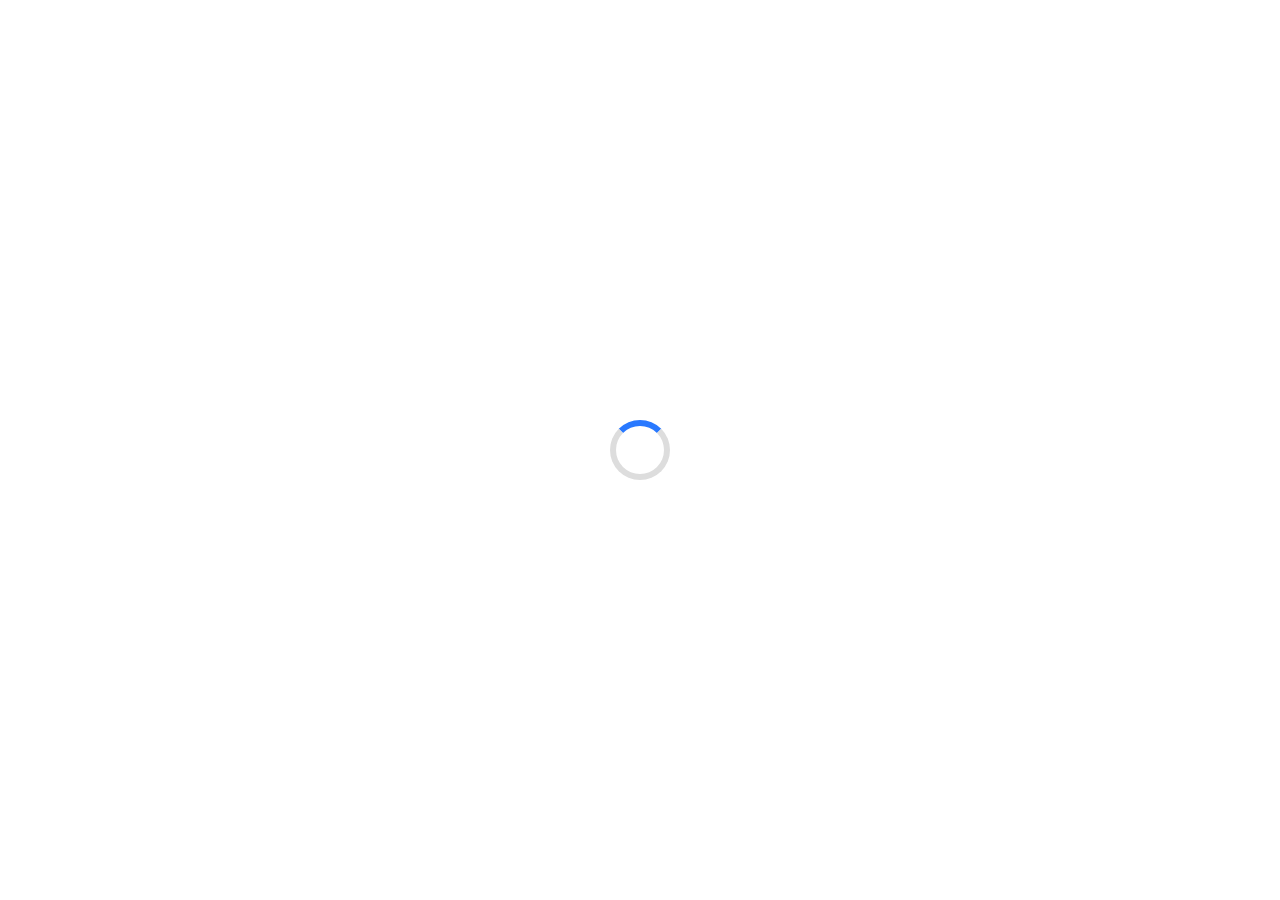
==== commit 12ce8623: "Add files via upload" ====
--- a/index.html
+++ b/index.html
@@ -1,862 +1,44 @@
-<!DOCTYPE html>
-<html lang="en">
-<head>
-  <meta charset="UTF-8">
-  <meta name="viewport" content="width=device-width, initial-scale=1.0">
-  <title> Payment Hub</title>
-  <link href="https://cdnjs.cloudflare.com/ajax/libs/font-awesome/6.4.0/css/all.min.css" rel="stylesheet">
-  <style>
-    @import url('https://fonts.googleapis.com/css2?family=Poppins:wght@300;400;500;600;700&display=swap');
-    :root {
-      --primary: #4361ee;
-      --primary-dark: #3a56d4;
-      --secondary: #06d6a0;
-      --light: #f8f9fa;
-      --dark: #212529;
-      --danger: #ef476f;
-      --warning: #ffd166;
-      --info: #118ab2;
-      --dana: #0081FF;
-      --gopay: #00AA13;
-      --ovo: #4C2F9B;
-      --qris: #EE1C25;
-      --linkaja: #EE1C25;
-      --shadow-sm: 0 2px 8px rgba(0,0,0,0.1);
-      --shadow-md: 0 5px 15px rgba(0,0,0,0.07);
-      --shadow-lg: 0 10px 25px rgba(0,0,0,0.1);
-      --transition: all 0.3s cubic-bezier(0.4, 0, 0.2, 1);
-    }
-    * {
-      margin: 0;
-      padding: 0;
-      box-sizing: border-box;
-      font-family: 'Poppins', sans-serif;
-    }
-    body {
-      background: linear-gradient(135deg, #4361ee 0%, #7209b7 100%);
-      min-height: 100vh;
-      display: flex;
-      justify-content: center;
-      align-items: center;
-      padding: 20px;
-      color: var(--dark);
-    }
-    .container {
-      background-color: var(--light);
-      border-radius: 24px;
-      box-shadow: var(--shadow-lg);
-      width: 100%;
-      max-width: 550px;
-      overflow: hidden;
-      position: relative;
-    }
-    .header {
-      background: linear-gradient(45deg, var(--primary), var(--secondary));
-      padding: 30px 20px;
-      text-align: center;
-      position: relative;
-      overflow: hidden;
-    }
-    .header::before {
-      content: '';
-      position: absolute;
-      width: 200px;
-      height: 200px;
-      background-color: rgba(255, 255, 255, 0.1);
-      border-radius: 50%;
-      top: -100px;
-      left: -100px;
-    }
-    .header::after {
-      content: '';
-      position: absolute;
-      width: 150px;
-      height: 150px;
-      background-color: rgba(255, 255, 255, 0.1);
-      border-radius: 50%;
-      bottom: -75px;
-      right: -75px;
-    }
-    .header h1 {
-      font-size: 32px;
-      font-weight: 700;
-      color: white;
-      position: relative;
-      z-index: 1;
-      margin-bottom: 10px;
-    }
-    .header p {
-      color: rgba(255, 255, 255, 0.9);
-      font-size: 16px;
-      position: relative;
-      z-index: 1;
-    }
-    .content {
-      padding: 30px;
-    }
-    .section-title {
-      font-size: 22px;
-      font-weight: 600;
-      color: var(--dark);
-      margin-bottom: 25px;
-      display: flex;
-      align-items: center;
-      gap: 10px;
-    }
-    .section-title i {
-      color: var(--primary);
-    }
-    .payment-methods {
-      display: grid;
-      grid-template-columns: repeat(2, 1fr);
-      gap: 16px;
-      margin-bottom: 30px;
-    }
-    @media (max-width: 500px) {
-      .payment-methods {
-        grid-template-columns: 1fr;
-      }
-    }
-    .method {
-      background-color: white;
-      border-radius: 16px;
-      padding: 20px;
-      display: flex;
-      flex-direction: column;
-      align-items: center;
-      cursor: pointer;
-      transition: var(--transition);
-      box-shadow: var(--shadow-sm);
-      border: 2px solid transparent;
-      position: relative;
-      overflow: hidden;
-      height: 150px;
-    }
-    .method::before {
-      content: '';
-      position: absolute;
-      top: 0;
-      left: 0;
-      width: 100%;
-      height: 5px;
-      transform: translateY(-100%);
-      transition: var(--transition);
-    }
-    .method[data-type="dana"]::before {
-      background-color: var(--dana);
-    }
-    .method[data-type="gopay"]::before {
-      background-color: var(--gopay);
-    }
-    .method[data-type="ovo"]::before {
-      background-color: var(--ovo);
-    }
-    .method[data-type="qris"]::before {
-      background-color: var(--qris);
-    }
-    .method:hover {
-      transform: translateY(-5px);
-      box-shadow: var(--shadow-md);
-    }
-    .method:hover::before {
-      transform: translateY(0);
-    }
-    .method.active {
-      border-color: var(--primary);
-      box-shadow: 0 8px 20px rgba(67, 97, 238, 0.15);
-    }
-    .method.active::before {
-      transform: translateY(0);
-    }
-    .method-icon {
-      width: 70px;
-      height: 70px;
-      margin-bottom: 15px;
-      display: flex;
-      justify-content: center;
-      align-items: center;
-      transition: var(--transition);
-    }
-    .method.active .method-icon {
-      transform: scale(1.1);
-    }
-    .method-name {
-      font-weight: 600;
-      font-size: 16px;
-      transition: var(--transition);
-    }
-    .method.active .method-name {
-      color: var(--primary);
-    }
-    .payment-info-container {
-      max-height: 0;
-      overflow: hidden;
-      transition: max-height 0.5s ease-in-out;
-      margin-top: 0;
-    }
-    .payment-info-container.active {
-      max-height: 1200px;
-      margin-top: 20px;
-    }
-    .payment-info {
-      background: white;
-      border-radius: 16px;
-      padding: 25px;
-      box-shadow: var(--shadow-md);
-      text-align: center;
-      position: relative;
-      overflow: hidden;
-      transition: var(--transition);
-      transform: translateY(20px);
-      opacity: 0;
-      display: none;
-    }
-    .payment-info.active {
-      transform: translateY(0);
-      opacity: 1;
-      display: block;
-    }
-    .payment-info::before {
-      content: '';
-      position: absolute;
-      top: 0;
-      left: 0;
-      width: 100%;
-      height: 5px;
-      background: linear-gradient(to right, var(--primary), var(--secondary));
-    }
-    .payment-info h2 {
-      font-size: 22px;
-      font-weight: 600;
-      margin-bottom: 20px;
-      color: var(--dark);
-    }
-    .payment-info-header {
-      display: flex;
-      align-items: center;
-      justify-content: center;
-      gap: 15px;
-      margin-bottom: 20px;
-    }
-    .payment-info-header .method-icon {
-      width: 40px;
-      height: 40px;
-    }
-    .qr-container {
-      background-color: white;
-      border-radius: 12px;
-      padding: 20px;
-      display: inline-block;
-      margin-bottom: 20px;
-      box-shadow: var(--shadow-sm);
-      border: 1px dashed #ddd;
-      position: relative;
-      overflow: hidden;
-    }
-    .qr-image {
-      max-width: 100%;
-      height: auto;
-      display: block;
-      margin: 0 auto;
-    }
-    .account-box {
-      background-color: rgba(67, 97, 238, 0.05);
-      border-radius: 12px;
-      padding: 25px;
-      margin: 20px auto;
-      position: relative;
-      overflow: hidden;
-      box-shadow: var(--shadow-sm);
-      border: 1px solid rgba(67, 97, 238, 0.1);
-    }
-    .account-box::before {
-      content: '';
-      position: absolute;
-      top: 0;
-      left: 0;
-      width: 3px;
-      height: 100%;
-      background: linear-gradient(to bottom, var(--primary), var(--secondary));
-    }
-    .account-label {
-      font-size: 14px;
-      color: #777;
-      margin-bottom: 8px;
-      text-align: left;
-      display: flex;
-      align-items: center;
-      gap: 8px;
-    }
-    .account-label i {
-      color: var(--primary);
-    }
-    .account-number {
-      font-size: 24px;
-      font-weight: 600;
-      margin: 8px 0 15px;
-      padding: 10px 15px;
-      background-color: white;
-      border-radius: 8px;
-      box-shadow: var(--shadow-sm);
-      display: flex;
-      align-items: center;
-      justify-content: center;
-      letter-spacing: 1px;
-      position: relative;
-    }
-    .account-number::before {
-      content: '';
-      position: absolute;
-      top: 50%;
-      left: 0;
-      width: 3px;
-      height: 70%;
-      transform: translateY(-50%);
-      background: linear-gradient(to bottom, var(--primary), var(--secondary));
-      border-radius: 3px;
-    }
-    .account-name {
-      font-size: 16px;
-      font-weight: 500;
-      color: #555;
-      margin-bottom: 20px;
-      text-align: left;
-      display: flex;
-      align-items: center;
-      gap: 8px;
-    }
-    .account-name i {
-      color: var(--primary);
-    }
-    .btn {
-      background-color: var(--primary);
-      color: white;
-      border: none;
-      border-radius: 10px;
-      padding: 12px 24px;
-      cursor: pointer;
-      font-size: 15px;
-      font-weight: 600;
-      transition: var(--transition);
-      display: flex;
-      align-items: center;
-      justify-content: center;
-      gap: 10px;
-      position: relative;
-      overflow: hidden;
-      width: 100%;
-    }
-    .btn::before {
-      content: '';
-      position: absolute;
-      top: 0;
-      left: 0;
-      width: 100%;
-      height: 100%;
-      background: linear-gradient(to right, transparent, rgba(255,255,255,0.2), transparent);
-      transform: translateX(-100%);
-      transition: transform 0.6s ease;
-    }
-    .btn:hover {
-      background-color: var(--primary-dark);
-      transform: translateY(-2px);
-      box-shadow: 0 5px 15px rgba(67, 97, 238, 0.3);
-    }
-    .btn:hover::before {
-      transform: translateX(100%);
-    }
-    .btn:active {
-      transform: translateY(0);
-    }
-    .btn-save {
-      background-color: var(--secondary);
-    }
-    .btn-save:hover {
-      background-color: #05c090;
-      box-shadow: 0 5px 15px rgba(6, 214, 160, 0.3);
-    }
-    .btn-copy {
-      margin-top: 15px;
-    }
-    .footer {
-      text-align: center;
-      padding: 25px;
-      background-color: rgba(67, 97, 238, 0.05);
-      border-top: 1px solid rgba(67, 97, 238, 0.1);
-      font-size: 14px;
-      color: #777;
-    }
-    .footer p {
-      display: flex;
-      align-items: center;
-      justify-content: center;
-      gap: 8px;
-    }
-    .footer i {
-      color: var(--primary);
-    }
-    .toast {
-      position: fixed;
-      bottom: 30px;
-      left: 50%;
-      transform: translateX(-50%) translateY(20px);
-      background-color: rgba(33, 37, 41, 0.9);
-      color: white;
-      padding: 15px 30px;
-      border-radius: 50px;
-      font-size: 15px;
-      opacity: 0;
-      transition: opacity 0.3s ease, transform 0.3s ease;
-      pointer-events: none;
-      z-index: 9999;
-      display: flex;
-      align-items: center;
-      gap: 10px;
-    }
-    .toast.show {
-      opacity: 1;
-      transform: translateX(-50%) translateY(0);
-    }
-    .toast i {
-      color: var(--secondary);
-    }
-    .divider {
-      width: 100%;
-      height: 1px;
-      background: linear-gradient(to right, rgba(67, 97, 238, 0.1), rgba(67, 97, 238, 0.2), rgba(67, 97, 238, 0.1));
-      margin: 20px 0;
-    }
-    .scroll-indicator {
-      width: 40px;
-      height: 40px;
-      background-color: white;
-      border-radius: 50%;
-      display: flex;
-      justify-content: center;
-      align-items: center;
-      box-shadow: var(--shadow-md);
-      margin: 20px auto 0;
-      animation: bounce 2s infinite;
-      cursor: pointer;
-      opacity: 1;
-      transition: opacity 0.3s ease;
-    }
-    .scroll-indicator.hidden {
-      opacity: 0;
-    }
-    @keyframes bounce {
-      0%, 20%, 50%, 80%, 100% {
-        transform: translateY(0);
-      }
-      40% {
-        transform: translateY(-10px);
-      }
-      60% {
-        transform: translateY(-5px);
-      }
-    }
-    .payment-instructions {
-      margin-top: 20px;
-      text-align: left;
-    }
-    .payment-instructions h3 {
-      margin-bottom: 15px;
-      font-size: 18px;
-      text-align: center;
-      color: var(--primary);
-    }
-    .payment-instructions ol {
-      padding-left: 20px;
-    }
-    .payment-instructions li {
-      margin-bottom: 12px;
-      line-height: 1.5;
-    }
-    .loading-overlay {
-      position: fixed;
-      top: 0;
-      left: 0;
-      width: 100%;
-      height: 100%;
-      background-color: rgba(255, 255, 255, 0.95);
-      display: flex;
-      justify-content: center;
-      align-items: center;
-      z-index: 9999;
-      transition: opacity 0.5s ease;
-    }
-    .loading-spinner {
-      width: 50px;
-      height: 50px;
-      border: 5px solid rgba(67, 97, 238, 0.2);
-      border-top-color: var(--primary);
-      border-radius: 50%;
-      animation: spin 1s linear infinite;
-    }
-    @keyframes spin {
-      to {
-        transform: rotate(360deg);
-      }
-    }
-    .fade-out {
-      opacity: 0;
-      pointer-events: none;
-    }
-    .payment-badge {
-      position: absolute;
-      top: 10px;
-      right: 10px;
-      padding: 5px 10px;
-      border-radius: 20px;
-      font-size: 12px;
-      font-weight: 600;
-      color: white;
-      z-index: 2;
-    }
-    .method[data-type="dana"] .payment-badge {
-      background-color: var(--dana);
-    }
-    .method-container {
-      position: relative;
-      transition: var(--transition);
-    }
-    .payment-info-container {
-      position: relative;
-    }
-    .payment-info-container::after {
-      content: '';
-      display: block;
-      width: 100%;
-      height: 20px;
-      margin-top: 10px;
-      background: linear-gradient(to right, var(--primary-dark), var(--secondary));
-      opacity: 0;
-      border-radius: 10px;
-      transform: scaleX(0);
-      transition: transform 0.5s ease, opacity 0.5s ease;
-    }
-    .payment-info-container.active::after {
-      opacity: 0.1;
-      transform: scaleX(1);
-    }
-    .selected-method-indicator {
-      font-size: 14px;
-      color: var(--primary);
-      margin-bottom: 15px;
-      display: flex;
-      align-items: center;
-      justify-content: center;
-      gap: 5px;
-      opacity: 0;
-      transform: translateY(10px);
-      transition: var(--transition);
-    }
-    .selected-method-indicator.active {
-      opacity: 1;
-      transform: translateY(0);
-    }
-    .account-box {
-      transition: transform 0.3s ease, box-shadow 0.3s ease;
-    }
-    .account-box:hover {
-      transform: translateY(-3px);
-      box-shadow: var(--shadow-md);
-    }
-  </style>
-</head>
-<body>
-  <div class="loading-overlay">
-    <div class="loading-spinner"></div>
-  </div>
-  <div class="container">
-    <div class="header">
-      <h1>PayEasy</h1>
-      <p>Choose your preferred payment method</p>
-    </div>
-    <div class="content">
-      <h2 class="section-title"><i class="fas fa-wallet"></i> Payment Methods</h2>
-      <div class="selected-method-indicator" id="selected-method-indicator">
-        <i class="fas fa-check-circle"></i> <span>Selected: </span><strong id="selected-method-name">None</strong>
-      </div>
-      <div class="payment-methods">
-        <div class="method" data-type="dana" onclick="selectMethod('dana')">
-          <span class="payment-badge">Popular</span>
-          <div class="method-icon">
-            <svg viewBox="0 0 60 60" width="60" height="60">
-              <rect width="60" height="60" rx="15" fill="#0081FF"/>
-              <rect x="15" y="22" width="30" height="25" rx="2" fill="white"/>
-              <rect x="15" y="13" width="30" height="9" rx="2" fill="#0081FF"/>
-              <path d="M22 32C22 30.3431 23.3431 29 25 29H35C36.6569 29 38 30.3431 38 32V35C38 36.1046 37.1046 37 36 37H24C22.8954 37 22 36.1046 22 35V32Z" fill="#0081FF"/>
-              <circle cx="30" cy="25" r="3" fill="#0081FF"/>
-            </svg>
-          </div>
-          <div class="method-name">DANA</div>
-        </div>
-        <div class="method" data-type="gopay" onclick="selectMethod('gopay')">
-          <div class="method-icon">
-            <svg viewBox="0 0 60 60" width="60" height="60">
-              <rect width="60" height="60" rx="15" fill="#00AA13"/>
-              <circle cx="30" cy="30" r="18" fill="white"/>
-              <path d="M23 26H37M23 30H37M23 34H32" stroke="#00AA13" stroke-width="3" stroke-linecap="round"/>
-            </svg>
-          </div>
-          <div class="method-name">GoPay</div>
-        </div>
-        <div class="method" data-type="ovo" onclick="selectMethod('ovo')">
-          <div class="method-icon">
-            <svg viewBox="0 0 60 60" width="60" height="60">
-              <rect width="60" height="60" rx="15" fill="#4C2F9B"/>
-              <circle cx="30" cy="23" r="10" fill="white"/>
-              <path d="M20 36C20 32.134 24.477 29 30 29C35.523 29 40 32.134 40 36V45H20V36Z" fill="white"/>
-            </svg>
-          </div>
-          <div class="method-name">OVO</div>
-        </div>
-        <div class="method" data-type="qris" onclick="selectMethod('qris')">
-          <div class="method-icon">
-            <svg viewBox="0 0 60 60" width="60" height="60">
-              <rect width="60" height="60" rx="15" fill="#EE1C25"/>
-              <rect x="12" y="12" width="36" height="36" rx="3" fill="white"/>
-              <text x="30" y="36" font-family="Arial" font-size="10" font-weight="bold" text-anchor="middle" fill="#EE1C25">LinkAja</text>
-              <text x="30" y="26" font-family="Arial" font-size="7" font-weight="bold" text-anchor="middle" fill="#EE1C25">QRIS</text>
-            </svg>
-          </div>
-          <div class="method-name">QRIS LinkAja</div>
-        </div>
-      </div>
-      <div id="scroll-indicator" class="scroll-indicator hidden" onclick="scrollToPaymentInfo()">
-        <i class="fas fa-chevron-down"></i>
-      </div>
-      <div class="payment-info-container" id="payment-info-container">
-        <div id="dana-info" class="payment-info">
-          <div class="payment-info-header">
-            <div class="method-icon">
-              <svg viewBox="0 0 60 60" width="40" height="40">
-                <rect width="60" height="60" rx="15" fill="#0081FF"/>
-                <rect x="15" y="22" width="30" height="25" rx="2" fill="white"/>
-                <rect x="15" y="13" width="30" height="9" rx="2" fill="#0081FF"/>
-                <path d="M22 32C22 30.3431 23.3431 29 25 29H35C36.6569 29 38 30.3431 38 32V35C38 36.1046 37.1046 37 36 37H24C22.8954 37 22 36.1046 22 35V32Z" fill="#0081FF"/>
-                <circle cx="30" cy="25" r="3" fill="#0081FF"/>
-              </svg>
-            </div>
-            <h2>DANA Payment Details</h2>
-          </div>
-          <div class="account-box">
-            <div class="account-label">
-              <i class="fas fa-phone"></i> DANA Number
-            </div>
-            <div class="account-number">0851-5075-8378</div>
-            <div class="account-name">
-              <i class="fas fa-user"></i> Account Name: M. KHOIRUL RIZAL
-            </div>
-            <button class="btn btn-copy" onclick="copyToClipboard('0851-5075-8378')">
-              <i class="fas fa-copy"></i> Copy Number
-            </button>
-          </div>
-          <div class="divider"></div>
-          <div class="payment-instructions">
-            <h3>How to Pay with DANA</h3>
-            <ol>
-              <li>Open your DANA app</li>
-              <li>Tap "Send" or "Transfer"</li>
-              <li>Enter the number: <strong>0851-5075-8378</strong></li>
-              <li>Enter the amount and confirm payment</li>
-              <li>Save the receipt for your records</li>
-            </ol>
-          </div>
-        </div>
-        <div id="gopay-info" class="payment-info">
-          <div class="payment-info-header">
-            <div class="method-icon">
-              <svg viewBox="0 0 60 60" width="40" height="40">
-                <rect width="60" height="60" rx="15" fill="#00AA13"/>
-                <circle cx="30" cy="30" r="18" fill="white"/>
-                <path d="M23 26H37M23 30H37M23 34H32" stroke="#00AA13" stroke-width="3" stroke-linecap="round"/>
-              </svg>
-            </div>
-            <h2>GoPay Payment Details</h2>
-          </div>
-          <div class="account-box">
-            <div class="account-label">
-              <i class="fas fa-phone"></i> GoPay Number
-            </div>
-            <div class="account-number">Not Available</div>
-            <div class="account-name">
-              <i class="fas fa-user"></i> Account Name: Not Available
-            </div>
-            <button class="btn btn-copy" onclick="copyToClipboard('')">
-              <i class="fas fa-copy"></i> Copy Number
-            </button>
-          </div>
-          <div class="divider"></div>
-          <div class="payment-instructions">
-            <h3>How to Pay with GoPay</h3>
-            <ol>
-              <li>Open your Gojek app</li>
-              <li>Tap "Pay" or "Send"</li>
-              <li>Enter the number: <strong>Not Available</strong></li>
-              <li>Enter the amount and confirm payment</li>
-              <li>Wait for payment confirmation</li>
-            </ol>
-          </div>
-        </div>
-        <div id="ovo-info" class="payment-info">
-          <div class="payment-info-header">
-            <div class="method-icon">
-              <svg viewBox="0 0 60 60" width="40" height="40">
-                <rect width="60" height="60" rx="15" fill="#4C2F9B"/>
-                <circle cx="30" cy="23" r="10" fill="white"/>
-                <path d="M20 36C20 32.134 24.477 29 30 29C35.523 29 40 32.134 40 36V45H20V36Z" fill="white"/>
-              </svg>
-            </div>
-            <h2>OVO Payment Details</h2>
-          </div>
-          <div class="account-box">
-            <div class="account-label">
-              <i class="fas fa-phone"></i> OVO Number
-            </div>
-            <div class="account-number">Not Available</div>
-            <div class="account-name">
-              <i class="fas fa-user"></i> Account Name: Not Available
-            </div>
-            <button class="btn btn-copy" onclick="copyToClipboard('')">
-              <i class="fas fa-copy"></i> Copy Number
-            </button>
-          </div>
-          <div class="divider"></div>
-          <div class="payment-instructions">
-            <h3>How to Pay with OVO</h3>
-            <ol>
-              <li>Open your OVO app</li>
-              <li>Tap "Transfer"</li>
-              <li>Enter the number: <strong>Not Available</strong></li>
-              <li>Enter the amount and confirm payment</li>
-              <li>Check payment status in transaction history</li>
-            </ol>
-          </div>
-        </div>
-        <div id="qris-info" class="payment-info">
-          <div class="payment-info-header">
-            <div class="method-icon">
-              <svg viewBox="0 0 60 60" width="40" height="40">
-                <rect width="60" height="60" rx="15" fill="#EE1C25"/>
-                <rect x="12" y="12" width="36" height="36" rx="3" fill="white"/>
-                <text x="30" y="36" font-family="Arial" font-size="10" font-weight="bold" text-anchor="middle" fill="#EE1C25">LinkAja</text>
-                <text x="30" y="26" font-family="Arial" font-size="7" font-weight="bold" text-anchor="middle" fill="#EE1C25">QRIS</text>
-              </svg>
-            </div>
-            <h2>QRIS LinkAja Payment Details</h2>
-          </div>
-          <div class="qr-container">
-            <img class="qr-image" src="/api/placeholder/240/240" alt="QRIS Payment QR Code">
-          </div>
-          <div class="account-box">
-            <div class="account-label">
-              <i class="fas fa-qrcode"></i> QRIS ID
-            </div>
-            <div class="account-number">ID38291740982</div>
-            <div class="account-name">
-              <i class="fas fa-user"></i> Merchant: PayEasy Indonesia
-            </div>
-            <button class="btn btn-copy" onclick="copyToClipboard('ID38291740982')">
-              <i class="fas fa-copy"></i> Copy ID
-            </button>
-          </div>
-          <div class="divider"></div>
-          <div class="payment-instructions">
-            <h3>How to Pay with QRIS LinkAja</h3>
-            <ol>
-              <li>Open your LinkAja app or any banking app that supports QRIS</li>
-              <li>Select "Scan QR" or "QRIS" option</li>
-              <li>Scan the QR code above</li>
-              <li>Enter the amount and confirm payment</li>
-              <li>Keep the transaction receipt for verification</li>
-            </ol>
-          </div>
-        </div>
-      </div>
-      <button id="confirm-button" class="btn" style="margin-top: 30px; display: none;">
-        <i class="fas fa-check-circle"></i> Confirm Payment
-      </button>
-    </div>
-    <div class="footer">
-      <p><i class="fas fa-shield-alt"></i> Secure Payment Processing by PayEasy</p>
-    </div>
-  </div>
-  <div class="toast" id="toast">
-    <i class="fas fa-check-circle"></i>
-    <span id="toast-message"></span>
-  </div>
-  <script>
-    window.addEventListener('load', function() {
-      setTimeout(function() {
-        document.querySelector('.loading-overlay').classList.add('fade-out');
-        setTimeout(function() {
-          document.querySelector('.loading-overlay').style.display = 'none';
-        }, 500);
-      }, 800);
-    });
-
-    let selectedMethod = null;
-
-    function selectMethod(method) {
-      document.querySelectorAll('.method').forEach(function(el) {
-        el.classList.remove('active');
-      });
-      document.querySelectorAll('.payment-info').forEach(function(el) {
-        el.classList.remove('active');
-      });
-      document.querySelector('.method[data-type="' + method + '"]').classList.add('active');
-      document.getElementById(method + '-info').classList.add('active');
-      document.getElementById('payment-info-container').classList.add('active');
-      document.getElementById('confirm-button').style.display = 'flex';
-      document.getElementById('scroll-indicator').classList.remove('hidden');
-      const indicator = document.getElementById('selected-method-indicator');
-      const methodName = document.getElementById('selected-method-name');
-      indicator.classList.add('active');
-      methodName.textContent = document.querySelector('.method[data-type="' + method + '"] .method-name').textContent;
-      selectedMethod = method;
-      setTimeout(function() {
-        scrollToPaymentInfo();
-      }, 300);
-    }
-
-    function scrollToPaymentInfo() {
-      document.getElementById('payment-info-container').scrollIntoView({
-        behavior: 'smooth',
-        block: 'start'
-      });
-      setTimeout(function() {
-        document.getElementById('scroll-indicator').classList.add('hidden');
-      }, 500);
-    }
-
-    function copyToClipboard(text) {
-      const input = document.createElement('input');
-      input.value = text;
-      document.body.appendChild(input);
-      input.select();
-      document.execCommand('copy');
-      document.body.removeChild(input);
-      showToast('Number copied to clipboard!');
-    }
-
-    function showToast(message) {
-      const toast = document.getElementById('toast');
-      const toastMessage = document.getElementById('toast-message');
-      toastMessage.textContent = message;
-      toast.classList.add('show');
-      setTimeout(function() {
-        toast.classList.remove('show');
-      }, 3000);
-    }
-
-    document.getElementById('confirm-button').addEventListener('click', function() {
-      if (!selectedMethod) return showToast('Please select a payment method first.');
-      
-      const phoneNumber = document.querySelector('.payment-info.active .account-number').textContent.replace(/-/g, '');
-      window.location.href = `tel:${phoneNumber}`;
-    });
-  </script>
-</body>
-</html+<!DOCTYPE html>
+<html lang="id">
+<head>
+  <meta charset="UTF-8" />
+  <meta name="viewport" content="width=device-width, initial-scale=1.0" />
+  <title>Toko Bot WhatsApp</title>
+  <link rel="stylesheet" href="style.css" />
+  <link href="https://fonts.googleapis.com/css2?family=Poppins:wght@500;600;700&display=swap" rel="stylesheet">
+</head>
+<body>
+  <div class="loading" id="loading">
+    <div class="spinner"></div>
+  </div>
+  <header>
+    <div class="menu-icon">☰</div>
+    <div class="theme-toggle" onclick="toggleTheme()">🌓</div>
+  </header>
+  <main>
+    <section class="hero">
+      <h1>Toko Bot WhatsApp</h1>
+      <p>Pilih produk dan hubungi kami untuk pembelian bot!</p>
+    </section>
+    <section class="section products">
+      <div class="card product-select" onclick="showProductDetails('sewabot')">Sewa Bot</div>
+      <div class="card product-select" onclick="showProductDetails('scriptbot')">Script Bot WhatsApp</div>
+      <div class="card product-select" onclick="showProductDetails('panel')">Panel Pterodactyl</div>
+      <div class="card product-select" onclick="showProductDetails('vps')">VPS Digital Ocean</div>
+    </section>
+
+    <section class="section product-details" id="product-details"></section>
+
+    <section class="section contact">
+      <div class="card">
+        <h3>Hubungi Kami</h3>
+        <p>Klik <a href="https://wa.me/6288983163720">di sini</a> untuk menghubungi admin.</p>
+      </div>
+    </section>
+  </main>
+  <footer>
+    Creator: <strong>Reyz Store</strong>
+  </footer>
+  <script src="script.js"></script>
+</body>
+</html>
--- a/style.css
+++ b/style.css
@@ -0,0 +1,163 @@
+:root {
+  --primary: #2979ff;
+  --background-light: #f5f7fa;
+  --background-dark: #1e1e1e;
+  --text-light: #333;
+  --text-dark: #f5f5f5;
+  --card-light: #fff;
+  --card-dark: #2a2a2a;
+  --button-color: #8e24aa;
+}
+
+* {
+  margin: 0;
+  padding: 0;
+  box-sizing: border-box;
+  transition: all 0.3s ease;
+  font-family: 'Poppins', sans-serif;
+}
+
+body {
+  background-color: var(--background-light);
+  color: var(--text-light);
+  overflow-x: hidden;
+}
+
+body.dark {
+  background-color: var(--background-dark);
+  color: var(--text-dark);
+}
+
+header {
+  display: flex;
+  justify-content: space-between;
+  align-items: center;
+  padding: 1rem 2rem;
+  background: var(--primary);
+  color: white;
+  position: fixed;
+  top: 0;
+  width: 100%;
+  z-index: 1000;
+}
+
+.menu-icon {
+  font-size: 1.5rem;
+  cursor: pointer;
+}
+
+.theme-toggle {
+  cursor: pointer;
+}
+
+.hero {
+  margin-top: 80px;
+  text-align: center;
+  padding: 2rem;
+  animation: fadeIn 2s ease;
+}
+
+.hero h1 {
+  font-size: 2.5rem;
+  margin-bottom: 1rem;
+}
+
+.hero p {
+  font-size: 1.2rem;
+}
+
+.section {
+  padding: 2rem;
+  animation: slideIn 1.2s ease forwards;
+}
+
+.products {
+  display: grid;
+  gap: 1rem;
+}
+
+.card {
+  background: var(--card-light);
+  padding: 1rem;
+  border-radius: 1rem;
+  box-shadow: 0 2px 10px rgba(0,0,0,0.1);
+  cursor: pointer;
+  font-weight: 600;
+  transition: background 0.3s ease;
+}
+
+.product-select:hover {
+  background-color: var(--primary);
+  color: white;
+}
+
+.product-details {
+  margin-top: 2rem;
+}
+
+.product-details .details-card {
+  background-color: var(--card-light);
+  padding: 1rem;
+  border-radius: 1rem;
+  box-shadow: 0 2px 10px rgba(0,0,0,0.1);
+}
+
+.product-details .details-card h3 {
+  margin-bottom: 1rem;
+}
+
+.product-details .price {
+  font-weight: bold;
+  font-size: 1.2rem;
+}
+
+button.buy-now {
+  background-color: var(--button-color);
+  color: white;
+  padding: 1rem;
+  font-weight: bold;
+  border: none;
+  border-radius: 0.8rem;
+  margin-top: 1rem;
+  cursor: pointer;
+}
+
+button.buy-now:hover {
+  background-color: #9c27b0;
+}
+
+.loading {
+  position: fixed;
+  top: 0; left: 0;
+  width: 100vw;
+  height: 100vh;
+  display: flex;
+  justify-content: center;
+  align-items: center;
+  background: white;
+  z-index: 9999;
+}
+
+.spinner {
+  border: 6px solid #ddd;
+  border-top: 6px solid var(--primary);
+  border-radius: 50%;
+  width: 60px;
+  height: 60px;
+  animation: spin 1s linear infinite;
+}
+
+@keyframes spin {
+  0% { transform: rotate(0deg); }
+  100% { transform: rotate(360deg); }
+}
+
+@keyframes fadeIn {
+  from { opacity: 0; transform: translateY(20px); }
+  to { opacity: 1; transform: translateY(0); }
+}
+
+@keyframes slideIn {
+  from { transform: translateX(50px); opacity: 0; }
+  to { transform: translateX(0); opacity: 1; }
+}
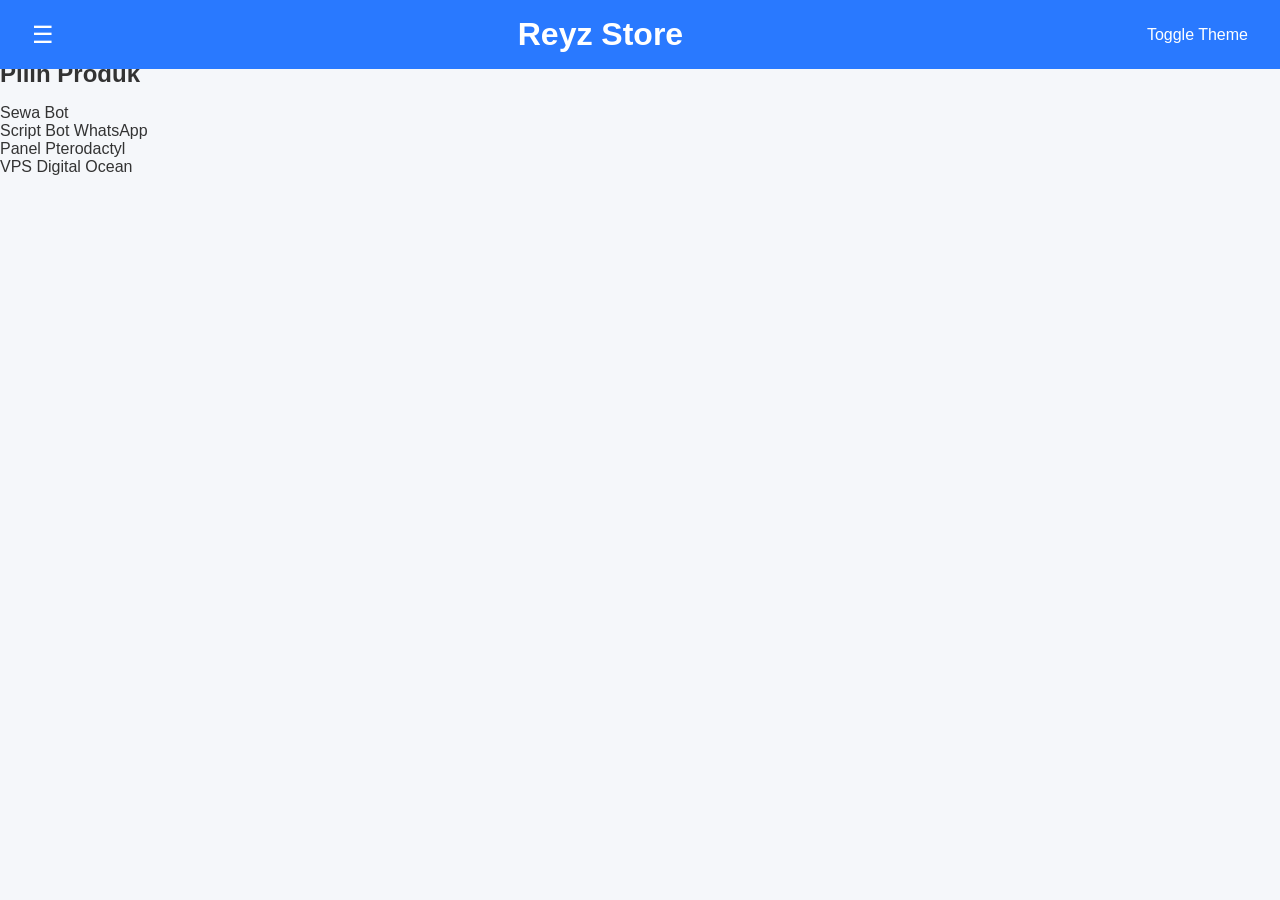
==== commit 814f5cba: "Update index.html" ====
--- a/index.html
+++ b/index.html
@@ -1,44 +1,42 @@
 <!DOCTYPE html>
-<html lang="id">
+<html lang="en">
 <head>
   <meta charset="UTF-8" />
   <meta name="viewport" content="width=device-width, initial-scale=1.0" />
-  <title>Toko Bot WhatsApp</title>
+  <title>Reyz Store - Toko Bot WhatsApp</title>
   <link rel="stylesheet" href="style.css" />
-  <link href="https://fonts.googleapis.com/css2?family=Poppins:wght@500;600;700&display=swap" rel="stylesheet">
 </head>
 <body>
-  <div class="loading" id="loading">
+  <!-- Loading Spinner -->
+  <div id="loading">
     <div class="spinner"></div>
   </div>
+
+  <!-- Header -->
   <header>
-    <div class="menu-icon">☰</div>
-    <div class="theme-toggle" onclick="toggleTheme()">🌓</div>
+    <div class="menu-icon" onclick="toggleTheme()">&#9776;</div>
+    <h1>Reyz Store</h1>
+    <div class="theme-toggle" onclick="toggleTheme()">Toggle Theme</div>
   </header>
+
+  <!-- Main Content -->
   <main>
-    <section class="hero">
-      <h1>Toko Bot WhatsApp</h1>
-      <p>Pilih produk dan hubungi kami untuk pembelian bot!</p>
-    </section>
-    <section class="section products">
-      <div class="card product-select" onclick="showProductDetails('sewabot')">Sewa Bot</div>
-      <div class="card product-select" onclick="showProductDetails('scriptbot')">Script Bot WhatsApp</div>
-      <div class="card product-select" onclick="showProductDetails('panel')">Panel Pterodactyl</div>
-      <div class="card product-select" onclick="showProductDetails('vps')">VPS Digital Ocean</div>
+    <section class="products centered">
+      <h2>Pilih Produk</h2>
+      <div class="product-list">
+        <div class="product" onclick="selectProduct('sewabot')">Sewa Bot</div>
+        <div class="product" onclick="selectProduct('scriptbot')">Script Bot WhatsApp</div>
+        <div class="product" onclick="selectProduct('panel')">Panel Pterodactyl</div>
+        <div class="product" onclick="selectProduct('vps')">VPS Digital Ocean</div>
+      </div>
     </section>
 
-    <section class="section product-details" id="product-details"></section>
+    <section id="product-details" class="centered"></section>
+    <section id="product-options" class="centered"></section>
+    <section id="product-price" class="centered"></section>
+  </main>
 
-    <section class="section contact">
-      <div class="card">
-        <h3>Hubungi Kami</h3>
-        <p>Klik <a href="https://wa.me/6288983163720">di sini</a> untuk menghubungi admin.</p>
-      </div>
-    </section>
-  </main>
-  <footer>
-    Creator: <strong>Reyz Store</strong>
-  </footer>
+  <!-- Script -->
   <script src="script.js"></script>
 </body>
-</html>+</html>
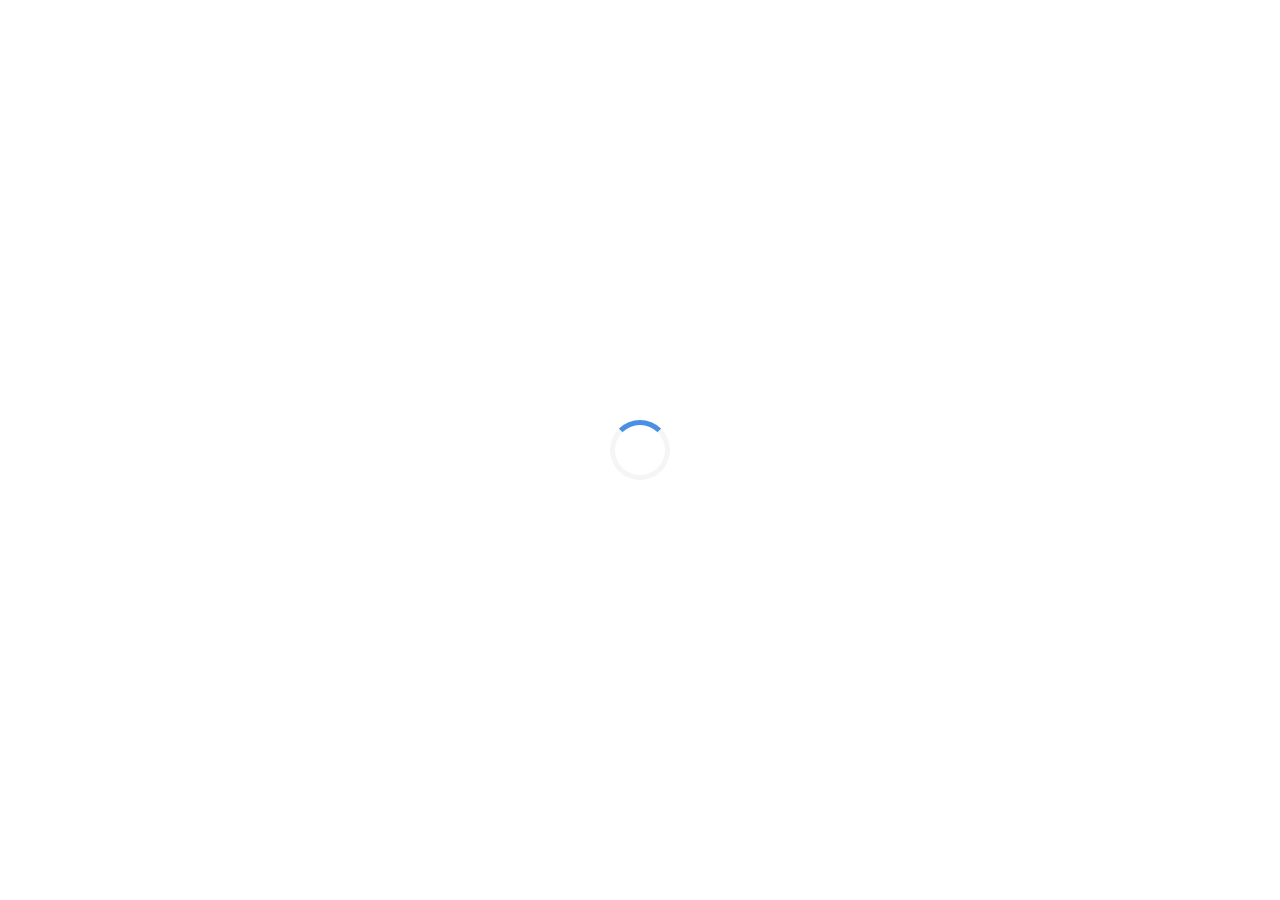
==== commit bdae65f1: "Update index.html" ====
--- a/index.html
+++ b/index.html
@@ -1,42 +1,42 @@
-<!DOCTYPE html>
-<html lang="en">
+<!DOCTYPE html><html lang="id">
 <head>
   <meta charset="UTF-8" />
   <meta name="viewport" content="width=device-width, initial-scale=1.0" />
-  <title>Reyz Store - Toko Bot WhatsApp</title>
+  <title>Toko Bot WhatsApp</title>
   <link rel="stylesheet" href="style.css" />
+  <link href="https://fonts.googleapis.com/css2?family=Poppins:wght@500;600;700&display=swap" rel="stylesheet">
 </head>
 <body>
-  <!-- Loading Spinner -->
-  <div id="loading">
+  <div class="loading" id="loading">
     <div class="spinner"></div>
   </div>
+  <header>
+    <div class="menu-icon">☰</div>
+    <div class="theme-toggle" onclick="toggleTheme()">🌓</div>
+  </header>
+  <main>
+    <section class="hero">
+      <h1>Toko Bot WhatsApp</h1>
+      <p>Pilih produk dan hubungi kami untuk pembelian bot!</p>
+    </section>
+    <section class="section products">
+      <div class="card product-select" onclick="showProductDetails('sewabot')">Sewa Bot</div>
+      <div class="card product-select" onclick="showProductDetails('scriptbot')">Script Bot WhatsApp</div>
+      <div class="card product-select" onclick="showProductDetails('panel')">Panel Pterodactyl</div>
+      <div class="card product-select" onclick="showProductDetails('vps')">VPS Digital Ocean</div>
+    </section><section class="section product-details" id="product-details"></section>
 
-  <!-- Header -->
-  <header>
-    <div class="menu-icon" onclick="toggleTheme()">&#9776;</div>
-    <h1>Reyz Store</h1>
-    <div class="theme-toggle" onclick="toggleTheme()">Toggle Theme</div>
-  </header>
+<section class="section contact">
+  <div class="card">
+    <h3>Hubungi Kami</h3>
+    <p>Klik <a href="https://wa.me/6288983163720">di sini</a> untuk menghubungi admin.</p>
+  </div>
+</section>
 
-  <!-- Main Content -->
-  <main>
-    <section class="products centered">
-      <h2>Pilih Produk</h2>
-      <div class="product-list">
-        <div class="product" onclick="selectProduct('sewabot')">Sewa Bot</div>
-        <div class="product" onclick="selectProduct('scriptbot')">Script Bot WhatsApp</div>
-        <div class="product" onclick="selectProduct('panel')">Panel Pterodactyl</div>
-        <div class="product" onclick="selectProduct('vps')">VPS Digital Ocean</div>
-      </div>
-    </section>
-
-    <section id="product-details" class="centered"></section>
-    <section id="product-options" class="centered"></section>
-    <section id="product-price" class="centered"></section>
   </main>
-
-  <!-- Script -->
+  <footer>
+    Creator: <strong>Reyz Store</strong>
+  </footer>
   <script src="script.js"></script>
 </body>
 </html>
--- a/style.css
+++ b/style.css
@@ -1,48 +1,61 @@
 :root {
-  --primary: #2979ff;
-  --background-light: #f5f7fa;
-  --background-dark: #1e1e1e;
-  --text-light: #333;
-  --text-dark: #f5f5f5;
-  --card-light: #fff;
-  --card-dark: #2a2a2a;
-  --button-color: #8e24aa;
+  --background: #ffffff;
+  --text: #000000;
+  --primary: #4a90e2;
+  --card-bg: #f5f5f5;
 }
 
-* {
-  margin: 0;
-  padding: 0;
-  box-sizing: border-box;
-  transition: all 0.3s ease;
-  font-family: 'Poppins', sans-serif;
+[data-theme="dark"] {
+  --background: #121212;
+  --text: #ffffff;
+  --card-bg: #1e1e1e;
 }
 
 body {
-  background-color: var(--background-light);
-  color: var(--text-light);
-  overflow-x: hidden;
+  margin: 0;
+  font-family: 'Segoe UI', sans-serif;
+  background-color: var(--background);
+  color: var(--text);
+  transition: background-color 0.3s, color 0.3s;
 }
 
-body.dark {
-  background-color: var(--background-dark);
-  color: var(--text-dark);
+#loading {
+  position: fixed;
+  width: 100%;
+  height: 100%;
+  background: var(--background);
+  display: flex;
+  align-items: center;
+  justify-content: center;
+  z-index: 9999;
+}
+
+.spinner {
+  width: 50px;
+  height: 50px;
+  border: 5px solid var(--card-bg);
+  border-top: 5px solid var(--primary);
+  border-radius: 50%;
+  animation: spin 1s linear infinite;
+}
+
+@keyframes spin {
+  to {
+    transform: rotate(360deg);
+  }
 }
 
 header {
   display: flex;
+  align-items: center;
   justify-content: space-between;
-  align-items: center;
   padding: 1rem 2rem;
-  background: var(--primary);
-  color: white;
-  position: fixed;
-  top: 0;
-  width: 100%;
-  z-index: 1000;
+  background-color: var(--card-bg);
+  box-shadow: 0 2px 4px rgba(0,0,0,0.1);
 }
 
 .menu-icon {
-  font-size: 1.5rem;
+  font-size: 24px;
   cursor: pointer;
 }
 
@@ -50,114 +63,61 @@
   cursor: pointer;
 }
 
-.hero {
-  margin-top: 80px;
-  text-align: center;
+main {
   padding: 2rem;
-  animation: fadeIn 2s ease;
+  animation: fadeIn 1s ease-in-out;
 }
 
-.hero h1 {
-  font-size: 2.5rem;
+@keyframes fadeIn {
+  from { opacity: 0; transform: translateY(10px); }
+  to { opacity: 1; transform: translateY(0); }
+}
+
+.products h2 {
+  text-align: center;
+  font-size: 28px;
   margin-bottom: 1rem;
 }
 
-.hero p {
-  font-size: 1.2rem;
-}
-
-.section {
-  padding: 2rem;
-  animation: slideIn 1.2s ease forwards;
-}
-
-.products {
-  display: grid;
+.product-list {
+  display: flex;
+  flex-wrap: wrap;
+  justify-content: center;
   gap: 1rem;
 }
 
-.card {
-  background: var(--card-light);
-  padding: 1rem;
-  border-radius: 1rem;
-  box-shadow: 0 2px 10px rgba(0,0,0,0.1);
+.product {
+  padding: 1rem 2rem;
+  background-color: var(--card-bg);
+  border: 2px solid var(--primary);
+  border-radius: 10px;
   cursor: pointer;
+  transition: transform 0.2s ease, background-color 0.3s;
   font-weight: 600;
-  transition: background 0.3s ease;
 }
 
-.product-select:hover {
+.product:hover {
+  transform: translateY(-5px);
   background-color: var(--primary);
   color: white;
 }
 
-.product-details {
+.centered {
+  text-align: center;
   margin-top: 2rem;
 }
 
-.product-details .details-card {
-  background-color: var(--card-light);
-  padding: 1rem;
-  border-radius: 1rem;
-  box-shadow: 0 2px 10px rgba(0,0,0,0.1);
+button.buy {
+  background-color: purple;
+  color: white;
+  border: none;
+  padding: 0.8rem 2rem;
+  border-radius: 8px;
+  cursor: pointer;
+  font-weight: bold;
+  margin-top: 1rem;
 }
 
-.product-details .details-card h3 {
-  margin-bottom: 1rem;
-}
-
-.product-details .price {
-  font-weight: bold;
-  font-size: 1.2rem;
-}
-
-button.buy-now {
-  background-color: var(--button-color);
-  color: white;
-  padding: 1rem;
-  font-weight: bold;
-  border: none;
-  border-radius: 0.8rem;
-  margin-top: 1rem;
-  cursor: pointer;
-}
-
-button.buy-now:hover {
-  background-color: #9c27b0;
-}
-
-.loading {
-  position: fixed;
-  top: 0; left: 0;
-  width: 100vw;
-  height: 100vh;
-  display: flex;
-  justify-content: center;
-  align-items: center;
-  background: white;
-  z-index: 9999;
-}
-
-.spinner {
-  border: 6px solid #ddd;
-  border-top: 6px solid var(--primary);
-  border-radius: 50%;
-  width: 60px;
-  height: 60px;
-  animation: spin 1s linear infinite;
-}
-
-@keyframes spin {
-  0% { transform: rotate(0deg); }
-  100% { transform: rotate(360deg); }
-}
-
-@keyframes fadeIn {
-  from { opacity: 0; transform: translateY(20px); }
-  to { opacity: 1; transform: translateY(0); }
-}
-
-@keyframes slideIn {
-  from { transform: translateX(50px); opacity: 0; }
-  to { transform: translateX(0); opacity: 1; }
-}+button.buy:hover {
+  background-color: #5e2a8c;
+                                         }
